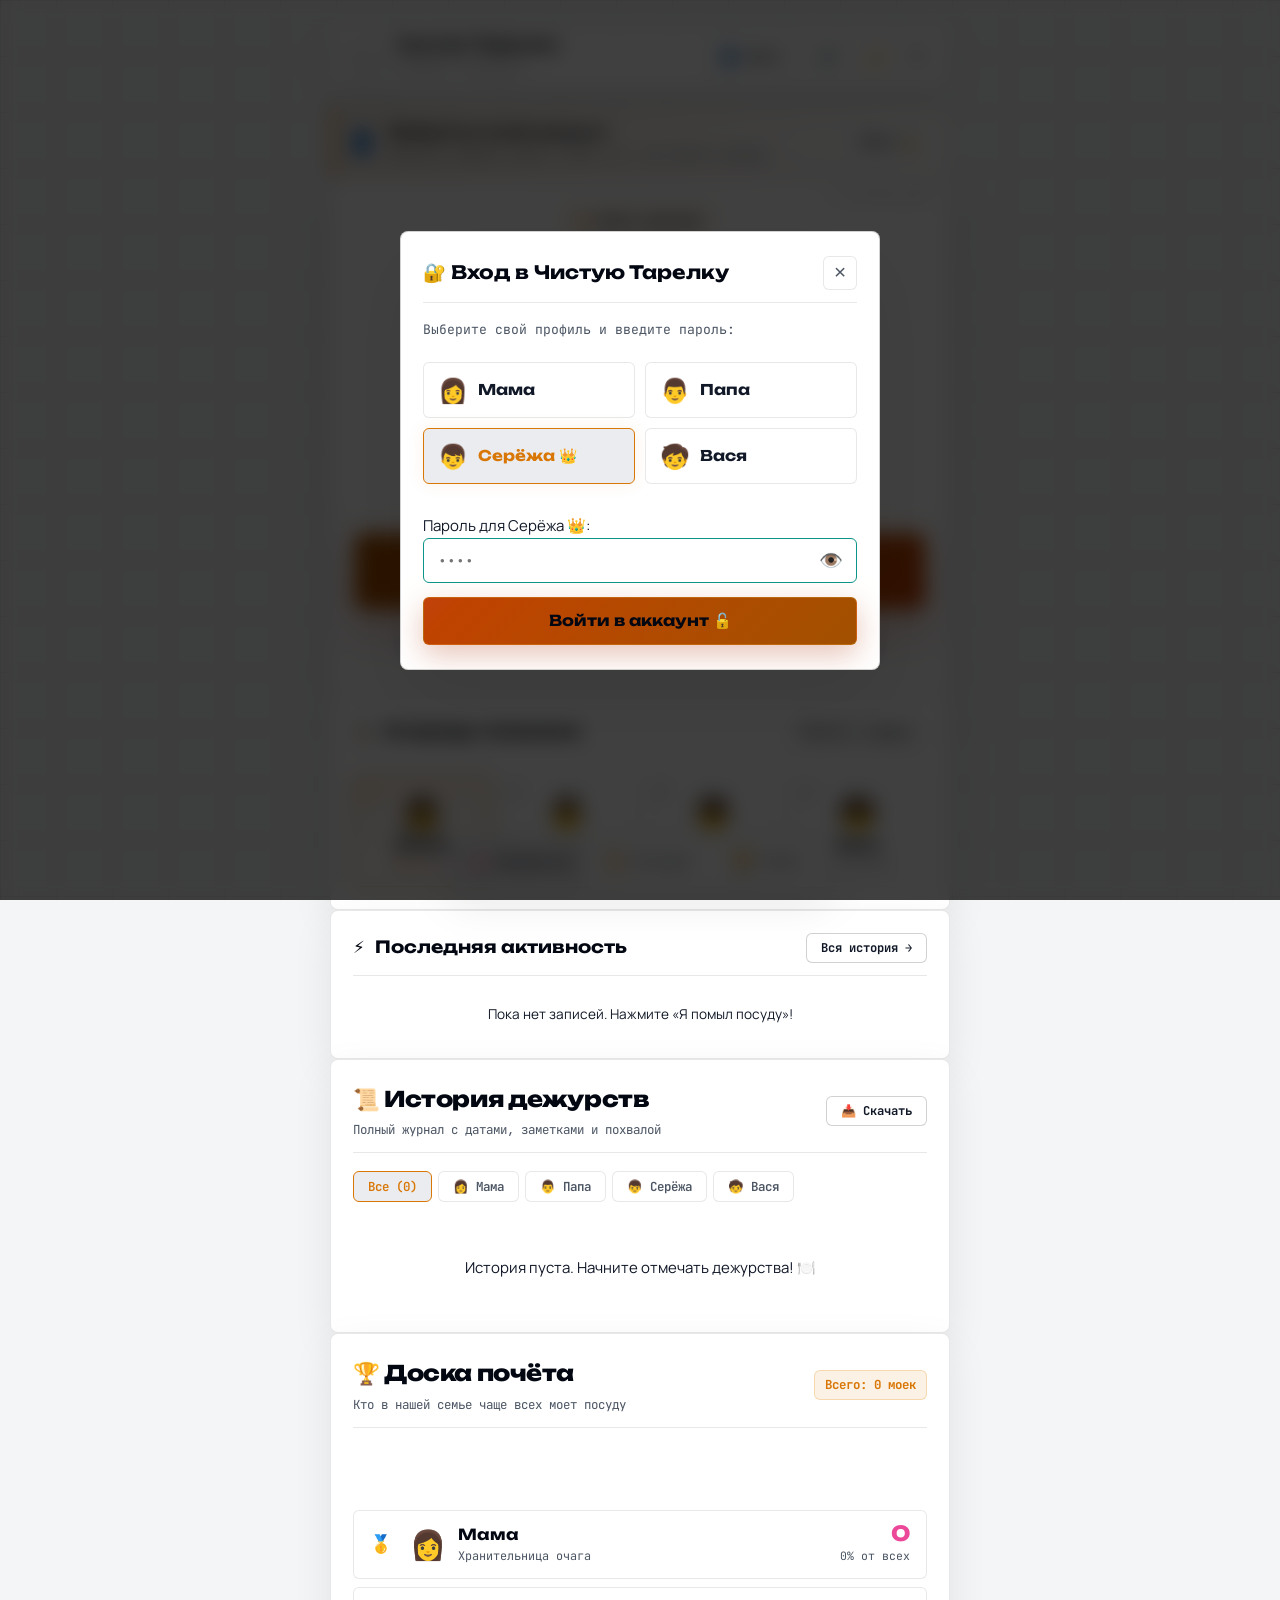
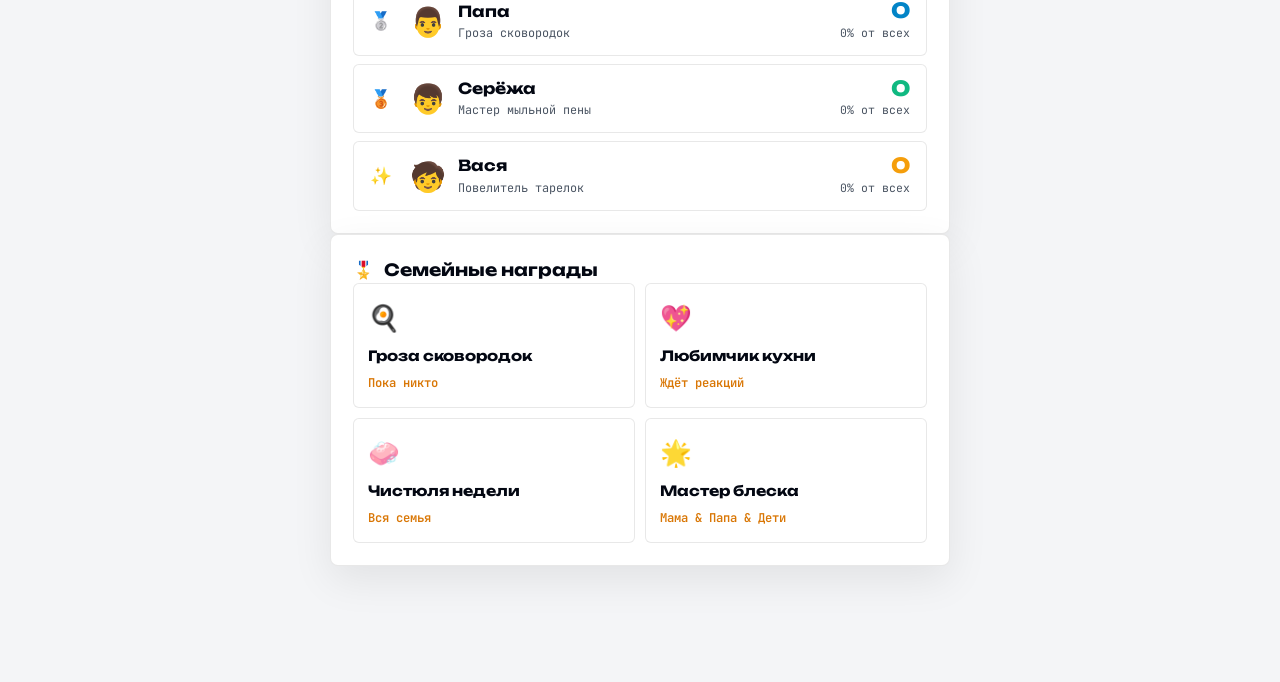
==== index.html @ 5544f051 "Complete redesign in m4rkellkka style: Unbounded, Manrope, JetBrains Mono, OKLCH ember palette and l" ====
<!DOCTYPE html>
<html lang="ru">
<head>
  <meta charset="UTF-8">
  <meta name="viewport" content="width=device-width, initial-scale=1.0, maximum-scale=1.0, user-scalable=no, viewport-fit=cover">
  <title>Чистая Тарелка — График мытья посуды</title>
  
  <!-- PWA & Mobile Meta Tags -->
  <meta name="theme-color" content="#0b0b0d">
  <meta name="apple-mobile-web-app-capable" content="yes">
  <meta name="apple-mobile-web-app-status-bar-style" content="black-translucent">
  <meta name="apple-mobile-web-app-title" content="Посуда">
  <link rel="manifest" href="manifest.json">
  <link rel="icon" type="image/svg+xml" href="icons/icon.svg">
  <link rel="apple-touch-icon" href="icons/icon-192.png">

  <!-- Reference Fonts: JetBrains Mono + Manrope + Unbounded (m4rkellkka style) -->
  <link rel="preconnect" href="https://fonts.googleapis.com">
  <link rel="preconnect" href="https://fonts.gstatic.com" crossorigin>
  <link href="https://fonts.googleapis.com/css2?family=JetBrains+Mono:wght@400;500;600;700&family=Manrope:wght@400;500;600;700;800&family=Unbounded:wght@500;600;700;800;900&display=swap" rel="stylesheet">

  <link rel="stylesheet" href="style.css?v=4.0">
</head>
<body>
  <!-- Canvas for celebration confetti & bubbles -->
  <canvas id="fx-canvas"></canvas>

  <div class="app-layout">
    <!-- Top Navigation Bar -->
    <header class="top-nav">
      <div class="brand">
        <span class="brand-icon">🍽️</span>
        <div>
          <h1 class="brand-title">Чистая Тарелка</h1>
          <div class="cloud-indicator" id="cloud-indicator">
            <span class="cloud-dot"></span>
            <span class="cloud-status-label" id="cloud-status-label">Локально</span>
          </div>
        </div>
      </div>
      
      <div class="top-actions">
        <!-- Account Button in Header -->
        <button id="btn-account-badge" class="profile-pill-btn" type="button" title="Мой аккаунт">
          <span id="account-badge-avatar" class="profile-pill-avatar">👤</span>
          <span id="account-badge-name" class="profile-pill-name">Войти</span>
          <span id="account-badge-role" class="profile-pill-arrow">▾</span>
        </button>

        <button id="btn-sound" class="nav-icon-btn" type="button" title="Звуки" aria-label="Звуки">
          <span class="btn-icon">🔊</span>
        </button>
        <button id="btn-theme" class="nav-icon-btn" type="button" title="Сменить тему" aria-label="Сменить тему">
          <span class="btn-icon">🌙</span>
        </button>
        <button id="btn-menu" class="nav-icon-btn" type="button" title="Настройки" aria-label="Настройки">
          <span class="btn-icon">☰</span>
        </button>
      </div>
    </header>

    <!-- Undo Toast Notification -->
    <div id="undo-toast" class="undo-toast hidden">
      <div class="toast-content">
        <span class="toast-icon">🧼</span>
        <span id="undo-text" class="toast-text">Посуда засчитана!</span>
      </div>
      <button id="btn-undo" class="toast-undo-btn">Отменить</button>
    </div>

    <!-- MAIN APP CONTENT (Tab Views) -->
    <main class="main-content">
      
      <!-- ========================================== -->
      <!-- TAB 1: DUTY / ДЕЖУРСТВО                    -->
      <!-- ========================================== -->
      <section id="tab-duty" class="tab-view active">
        <!-- Personal Duty Status Banner -->
        <div id="banner-duty-status" class="duty-status-banner">
          <div class="banner-status-content">
            <span id="banner-status-icon" class="banner-status-icon">👤</span>
            <div class="banner-status-text-box">
              <span id="banner-status-title" class="banner-status-title">Выберите свой профиль</span>
              <span id="banner-status-sub" class="banner-status-sub">Отмечать помывку сможет только тот, чья сейчас очередь</span>
            </div>
          </div>
          <button id="btn-banner-profile" class="banner-action-btn" type="button">Выбрать 👤</button>
        </div>

        <!-- Main Hero Card: Current Duty -->
        <div class="duty-hero-card" id="duty-hero">
          <div class="duty-status-badge">
            <span class="pulsing-circle"></span>
            <span id="hero-badge-title">СЕЙЧАС ДЕЖУРНЫЙ</span>
          </div>

          <div class="duty-avatar-box">
            <div class="avatar-aura" id="hero-aura"></div>
            <div class="hero-avatar" id="hero-avatar">👩</div>
          </div>
          
          <h2 class="duty-person-name" id="hero-name">Мама</h2>
          <div class="duty-person-sub" id="hero-role-title">Хранительница очага</div>

          <div class="duty-meta" id="hero-meta">
            <span class="meta-tag timer-tag" id="hero-timer">Дежурит 15 мин.</span>
            <span class="meta-tag streak-tag" id="hero-streak">Помыто: 0</span>
          </div>

          <!-- The Big Wash Button -->
          <button id="btn-wash-done" class="btn-wash-main">
            <div class="wash-btn-shine"></div>
            <span class="wash-icon">🧼</span>
            <div class="wash-label-box">
              <span class="wash-title">Я ПОМЫЛ ПОСУДУ!</span>
              <span class="wash-sub">Передать очередь дальше ✨</span>
            </div>
          </button>

          <!-- Quick Turn Modifiers -->
          <div class="hero-quick-row">
            <button id="btn-swap-duty" class="quick-btn" type="button">
              <span>🔄</span> Поменяться
            </button>
            <button id="btn-skip-duty" class="quick-btn" type="button">
              <span>⏩</span> Пропустить
            </button>
            <button id="btn-add-note" class="quick-btn" type="button">
              <span>📝</span> С заметкой
            </button>
          </div>
        </div>

        <!-- Upcoming Queue Card -->
        <div class="content-card">
          <div class="card-header">
            <div class="card-title">
              <span class="title-icon">📋</span>
              <span>Очередь помывки</span>
            </div>
            <button id="btn-reorder-queue" class="pill-btn" type="button">Изменить порядок</button>
          </div>

          <div class="queue-stepper-container">
            <div class="queue-track" id="queue-track">
              <!-- Dynamically rendered queue items -->
            </div>
          </div>
        </div>

        <!-- Recent Activity Glance -->
        <div class="content-card">
          <div class="card-header">
            <div class="card-title">
              <span class="title-icon">⚡</span>
              <span>Последняя активность</span>
            </div>
            <button id="btn-view-all-history" class="pill-btn" type="button">Вся история →</button>
          </div>
          <div id="recent-glance-box" class="recent-glance-box">
            <!-- Rendered by JS -->
          </div>
        </div>
      </section>

      <!-- ========================================== -->
      <!-- TAB 2: HISTORY / ИСТОРИЯ                   -->
      <!-- ========================================== -->
      <section id="tab-history" class="tab-view">
        <div class="content-card">
          <div class="card-header">
            <div>
              <h2 class="card-title-large">📜 История дежурств</h2>
              <p class="card-subtitle">Полный журнал с датами, заметками и похвалой</p>
            </div>
            <button id="btn-export-history" class="pill-btn" title="Экспорт в CSV" type="button">📥 Скачать</button>
          </div>

          <!-- History Filters -->
          <div class="history-filter-bar">
            <button class="filter-chip active" data-filter="all">Все (0)</button>
            <button class="filter-chip" data-filter="mama">👩 Мама</button>
            <button class="filter-chip" data-filter="papa">👨 Папа</button>
            <button class="filter-chip" data-filter="serezha">👦 Серёжа</button>
            <button class="filter-chip" data-filter="vasya">🧒 Вася</button>
          </div>

          <!-- Timeline Container -->
          <div class="history-timeline" id="history-timeline">
            <!-- Dynamically populated with grouped dates -->
          </div>
        </div>
      </section>

      <!-- ========================================== -->
      <!-- TAB 3: STATS / СТАТИСТИКА                  -->
      <!-- ========================================== -->
      <section id="tab-stats" class="tab-view">
        <div class="content-card">
          <div class="card-header">
            <div>
              <h2 class="card-title-large">🏆 Доска почёта</h2>
              <p class="card-subtitle">Кто в нашей семье чаще всех моет посуду</p>
            </div>
            <span class="stats-badge-total" id="stat-total-badge">Всего: 0 моек</span>
          </div>

          <!-- 3D Podium for Top 3 -->
          <div class="podium-container" id="podium-container">
            <!-- Rendered by JS -->
          </div>

          <!-- Distribution Share Bar -->
          <div class="duty-share-box" id="duty-share-box">
            <!-- Rendered by JS -->
          </div>

          <!-- Detailed Leaderboard List -->
          <div class="leaderboard-cards" id="leaderboard-list">
            <!-- Dynamic Leaderboard Cards -->
          </div>
        </div>

        <!-- Fun Awards Card -->
        <div class="content-card">
          <h3 class="card-title">
            <span class="title-icon">🎖️</span>
            <span>Семейные награды</span>
          </h3>
          <div class="awards-grid" id="awards-grid">
            <!-- Dynamic awards -->
          </div>
        </div>
      </section>

    </main>

    <!-- Bottom Navigation Bar (Floating Island Dock Style) -->
    <nav class="bottom-tab-bar">
      <div class="tab-bar-pill">
        <button class="tab-item active" data-tab="tab-duty" type="button">
          <span class="tab-icon">🧼</span>
          <span class="tab-label">Дежурство</span>
        </button>
        <button class="tab-item" data-tab="tab-history" type="button">
          <span class="tab-icon">📜</span>
          <span class="tab-label">История</span>
        </button>
        <button class="tab-item" data-tab="tab-stats" type="button">
          <span class="tab-icon">🏆</span>
          <span class="tab-label">Почёт</span>
        </button>
      </div>
    </nav>
  </div>

  <!-- ========================================== -->
  <!-- MODAL: SETTINGS & BACKUP (Бутерброд / Меню) -->
  <!-- ========================================== -->
  <div id="modal-settings" class="modal-backdrop hidden">
    <div class="modal-card">
      <div class="modal-head">
        <h3>⚙️ Настройки и Сервер</h3>
        <button type="button" class="modal-close-btn" aria-label="Закрыть" onclick="closeAllModals()">&times;</button>
      </div>

      <!-- Access Rights (Admin PIN) -->
      <div class="cloud-setup-box auth-section">
        <div class="setup-header">
          <span class="setup-badge" id="settings-auth-badge">Режим просмотра</span>
          <span class="setup-title">Права на управление</span>
        </div>
        <p id="settings-auth-desc" class="setup-text">
          Только один телефон с паролем может переключать очередь и отмечать помывку.
        </p>
        <div id="settings-auth-actions" style="margin-top: 8px;">
          <!-- Rendered dynamically -->
        </div>
      </div>

      <!-- Server & Local Network -->
      <div class="cloud-setup-box secondary">
        <div class="setup-header">
          <span class="setup-badge neutral">Домашний сервер (Raspberry Pi)</span>
          <span class="setup-title">Адрес в вашей сети Wi-Fi</span>
        </div>
        <p class="setup-text">
          Открывайте на любых телефонах и планшетах дома:
        </p>
        <div class="local-ip-badge">
          <code id="local-ip-code">http://192.168.1.75:8080</code>
          <button id="btn-copy-local-ip" class="copy-small-btn" type="button">Копировать</button>
        </div>
      </div>

      <!-- Cloud Sync (Optional) -->
      <div class="cloud-setup-box" style="margin-top: 4px;">
        <div class="setup-header">
          <span class="setup-badge">Облачная синхронизация</span>
          <span class="setup-title">Внешний URL (если используется)</span>
        </div>
        <div class="input-group">
          <div class="input-with-btn">
            <input type="text" id="input-firebase-url" placeholder="https://ваш-воркер.workers.dev">
            <button id="btn-save-cloud" class="primary-action-btn" type="button">Сохранить</button>
          </div>
        </div>
        <button id="btn-cloud-guide" class="text-link-btn" type="button" style="background:none;border:none;color:var(--primary);cursor:pointer;font-size:0.85rem;margin-top:8px;padding:0;text-decoration:underline;text-align:left;">📖 Инструкция по облаку (Firebase/Vercel)</button>
      </div>

      <!-- Backup & Restore -->
      <div style="margin-top: 8px;">
        <h4 style="font-size: 0.95rem; margin-bottom: 8px; font-weight: 700;">💾 Резервная копия</h4>
        <div class="action-buttons-row">
          <button id="btn-export-backup" class="secondary-action-btn" type="button">
            <span>📥</span> Скачать архив (JSON)
          </button>
          <button id="btn-import-backup" class="secondary-action-btn" type="button">
            <span>📤</span> Восстановить из архива
          </button>
          <input type="file" id="file-import-input" accept=".json" style="display: none;">
        </div>
      </div>

      <!-- Reset Data -->
      <div style="margin-top: 10px; border-top: 1px solid var(--border-color); padding-top: 12px;">
        <button id="btn-reset-data" class="danger-text-btn" type="button">Сбросить историю и статистику...</button>
      </div>
    </div>
  </div>

  <!-- ========================================== -->
  <!-- MODAL: SWAP TURN                           -->
  <!-- ========================================== -->
  <div id="modal-swap" class="modal-backdrop hidden">
    <div class="modal-card">
      <div class="modal-head">
        <h3>🔄 Поменяться дежурством</h3>
        <button type="button" class="modal-close-btn" aria-label="Закрыть" onclick="closeAllModals()">&times;</button>
      </div>
      <p class="modal-sub">Выберите, с кем поменяться текущей сменой:</p>
      <div class="swap-grid" id="swap-member-list">
        <!-- Rendered by JS -->
      </div>
    </div>
  </div>

  <!-- ========================================== -->
  <!-- MODAL: NOTE / WASH WITH COMMENT            -->
  <!-- ========================================== -->
  <div id="modal-note" class="modal-backdrop hidden">
    <div class="modal-card">
      <div class="modal-head">
        <h3>📝 Отметить помывку с заметкой</h3>
        <button type="button" class="modal-close-btn" aria-label="Закрыть" onclick="closeAllModals()">&times;</button>
      </div>
      <div class="quick-tags-container">
        <button class="note-tag-btn" type="button" data-tag="Гора кастрюль и сковородок 🍳">Гора посуды 🍳</button>
        <button class="note-tag-btn" type="button" data-tag="Блестит до скрипа ✨">Блестит до скрипа ✨</button>
        <button class="note-tag-btn" type="button" data-tag="После праздничного обеда 🍰">После праздника 🍰</button>
        <button class="note-tag-btn" type="button" data-tag="Только чашки и тарелки ☕">Только чашки ☕</button>
        <button class="note-tag-btn" type="button" data-tag="Помыл(а) без напоминаний! 🌟">Без напоминаний 🌟</button>
      </div>
      <textarea id="modal-note-text" class="custom-textarea" rows="3" placeholder="Что было помыто или комментарий..."></textarea>
      <button id="btn-submit-note-wash" class="primary-btn-block" type="button">Помыто! Засчитать 🧼</button>
    </div>
  </div>

  <!-- ========================================== -->
  <!-- MODAL: REORDER QUEUE                       -->
  <!-- ========================================== -->
  <div id="modal-reorder" class="modal-backdrop hidden">
    <div class="modal-card">
      <div class="modal-head">
        <h3>📋 Порядок очереди</h3>
        <button type="button" class="modal-close-btn" aria-label="Закрыть" onclick="closeAllModals()">&times;</button>
      </div>
      <p class="modal-sub">Настройте очередность стрелочками:</p>
      <div class="reorder-rows-list" id="reorder-rows-container">
        <!-- Rendered by JS -->
      </div>
      <button id="btn-save-reorder-modal" class="primary-btn-block" type="button">Сохранить порядок</button>
    </div>
  </div>

  <!-- ========================================== -->
  <!-- MODAL: CLOUD GUIDE                         -->
  <!-- ========================================== -->
  <div id="modal-cloud-guide" class="modal-backdrop hidden">
    <div class="modal-card guide-card">
      <div class="modal-head">
        <h3>🚀 Как выложить в интернет (2 простых шага)</h3>
        <button type="button" class="modal-close-btn" aria-label="Закрыть" onclick="closeAllModals()">&times;</button>
      </div>
      <div class="guide-content">
        <div class="guide-step">
          <div class="step-badge">Шаг 1</div>
          <h4>Бесплатная база данных (Firebase)</h4>
          <ol>
            <li>Зайдите на <a href="https://console.firebase.google.com" target="_blank">console.firebase.google.com</a> под своим Google-аккаунтом.</li>
            <li>Нажмите <b>«Создать проект»</b> (назовите, например, <i>dish-tracker</i>).</li>
            <li>В меню слева выберите <b>«Realtime Database»</b> ➔ <b>«Создать базу данных»</b>.</li>
            <li>Во вкладке <b>«Правила»</b> (Rules) разрешите чтение и запись (укажите <code>".read": true, ".write": true</code>).</li>
            <li>Скопируйте адрес вашей базы (он выглядит так: <code>https://ваша-база-default-rtdb.firebaseio.com</code>) и вставьте его во вкладку <b>«Облако»</b> в этом приложении!</li>
          </ol>
        </div>

        <div class="guide-step">
          <div class="step-badge">Шаг 2</div>
          <h4>Бесплатный хостинг приложения (Vercel или GitHub Pages)</h4>
          <p>
            Папка с файлами уже полностью готова к загрузке на <a href="https://vercel.com" target="_blank">Vercel.com</a> или GitHub Pages. Вы просто перетаскиваете папку на Vercel — и получаете красивый интернет-адрес (например, <code>https://posuda-semya.vercel.app</code>), доступный всем родным круглосуточно с любого телефона!
          </p>
        </div>
      </div>
      <button type="button" class="primary-btn-block modal-close-btn" onclick="closeAllModals()">Понятно, спасибо!</button>
    </div>
  </div>

  <!-- ========================================== -->
  <!-- MODAL: FAMILY LOGIN (Вход в аккаунт)       -->
  <!-- ========================================== -->
  <div id="modal-login" class="modal-backdrop hidden">
    <div class="modal-card login-card">
      <div class="modal-head">
        <h3>🔐 Вход в Чистую Тарелку</h3>
        <button type="button" class="modal-close-btn" aria-label="Закрыть" onclick="closeAllModals()">&times;</button>
      </div>
      <p class="modal-sub">
        Выберите свой профиль и введите пароль:
      </p>

      <!-- User selection pills -->
      <div class="login-user-grid" id="login-user-grid">
        <button type="button" class="login-user-pill" data-user="mama">
          <span class="login-user-avatar">👩</span>
          <span class="login-user-name">Мама</span>
        </button>
        <button type="button" class="login-user-pill" data-user="papa">
          <span class="login-user-avatar">👨</span>
          <span class="login-user-name">Папа</span>
        </button>
        <button type="button" class="login-user-pill active" data-user="serezha">
          <span class="login-user-avatar">👦</span>
          <span class="login-user-name">Серёжа 👑</span>
        </button>
        <button type="button" class="login-user-pill" data-user="vasya">
          <span class="login-user-avatar">🧒</span>
          <span class="login-user-name">Вася</span>
        </button>
      </div>

      <form id="form-login" style="margin-top: 14px;">
        <input type="hidden" id="login-username" value="serezha">

        <div class="input-group">
          <label class="input-label" id="login-label-user">Пароль для Серёжи:</label>
          <div class="password-input-wrap">
            <input type="password" id="login-password" class="custom-input login-input" placeholder="••••" inputmode="numeric" pattern="[0-9]*" autocomplete="current-password" autofocus required>
            <button type="button" id="btn-toggle-login-pass" class="toggle-pass-btn" aria-label="Показать пароль">👁️</button>
          </div>
        </div>

        <div id="login-error-msg" class="auth-error-msg hidden">❌ Неверный пароль. Попробуйте еще раз!</div>

        <button type="submit" id="btn-submit-login" class="primary-btn-block" style="margin-top: 14px;">
          Войти в аккаунт 🔓
        </button>
      </form>
    </div>
  </div>

  <!-- ========================================== -->
  <!-- MODAL: ACCOUNT INFO & LOGOUT               -->
  <!-- ========================================== -->
  <div id="modal-account" class="modal-backdrop hidden">
    <div class="modal-card">
      <div class="modal-head">
        <h3>👤 Мой аккаунт</h3>
        <button type="button" class="modal-close-btn" aria-label="Закрыть" onclick="closeAllModals()">&times;</button>
      </div>
      <div class="account-profile-box">
        <div class="account-avatar-large" id="acc-modal-avatar">👦</div>
        <div class="account-info-box">
          <h4 class="account-name" id="acc-modal-name">Серёжа</h4>
          <span class="account-role-badge" id="acc-modal-role">👑 Администратор</span>
        </div>
      </div>
      <div class="account-status-desc" id="acc-modal-desc">
        Вы авторизованы на этом телефоне. Вам доступны все функции управления дежурствами.
      </div>
      <button type="button" id="btn-logout-account" class="danger-btn-block" style="margin-top: 18px;">
        🚪 Выйти из аккаунта
      </button>
    </div>
  </div>

  <script src="app.js?v=3.5"></script>
</body>
</html>
---- style.css ----
/* ========================================================
   ЧИСТАЯ ТАРЕЛКА — ДИЗАЙН В СТИЛЕ M4RKELLKKA
   Шрифты: Unbounded + Manrope + JetBrains Mono
   Эстетика: Dark Obsidian & Architectural Light / Minimal Tech / OKLCH
   ======================================================== */

@import url('https://fonts.googleapis.com/css2?family=JetBrains+Mono:wght@400;500;600;700&family=Manrope:wght@400;500;600;700;800&family=Unbounded:wght@500;600;700;800;900&display=swap');

:root, [data-theme="dark"] {
  color-scheme: dark;

  /* Typography */
  --font-display: "Unbounded", "Manrope", system-ui, sans-serif;
  --font-body: "Manrope", system-ui, -apple-system, BlinkMacSystemFont, "Segoe UI", sans-serif;
  --font-mono: "JetBrains Mono", "SFMono-Regular", Consolas, monospace;

  /* Dark Theme Palette (Default, directly inspired by m4rkellkka) */
  --bg: oklch(0.085 0 0);
  --bg-raised: oklch(0.115 0.003 70);
  --surface: oklch(0.155 0.006 70);
  --surface-strong: oklch(0.205 0.008 70);
  --surface-hover: oklch(0.235 0.01 70);
  
  --ink: oklch(0.925 0.014 78);
  --ink-strong: oklch(0.985 0.005 78);
  --muted: oklch(0.705 0.018 72);
  --muted-soft: oklch(0.575 0.014 72);
  
  --line: oklch(1 0 0 / 0.09);
  --line-strong: oklch(1 0 0 / 0.18);
  
  --primary: oklch(0.645 0.185 39);          /* Ember Orange #f0642f */
  --primary-deep: oklch(0.48 0.17 35);
  --primary-glow: oklch(0.645 0.185 39 / 0.35);

  --amber: oklch(0.755 0.145 72);           /* Warm Gold */
  --amber-soft: oklch(0.755 0.145 72 / 0.12);
  --teal: oklch(0.76 0.105 190);            /* Cyan / Mint */
  --teal-deep: oklch(0.54 0.095 195);
  
  --success: oklch(0.72 0.16 150);
  --danger: oklch(0.62 0.22 25);

  /* Member Accent Tones */
  --color-mama: #ec4899;
  --color-mama-glow: rgba(236, 72, 153, 0.35);
  --color-papa: #0284c7;
  --color-papa-glow: rgba(2, 132, 199, 0.35);
  --color-serezha: #10b981;
  --color-serezha-glow: rgba(16, 185, 129, 0.35);
  --color-vasya: #f59e0b;
  --color-vasya-glow: rgba(245, 158, 11, 0.35);

  --shadow: oklch(0 0 0 / 0.55);
  --radius: 8px;
  --radius-sm: 6px;
  --radius-md: 10px;
  --radius-lg: 14px;
  --radius-full: 9999px;

  --nav-height: 64px;
}

/* Light Theme (Preserved cleanly per user request: "только оставь светлую тему тоже") */
[data-theme="light"] {
  color-scheme: light;

  --bg: #f4f5f7;
  --bg-raised: #ffffff;
  --surface: #ffffff;
  --surface-strong: #ebecef;
  --surface-hover: #e2e4e8;

  --ink: #111827;
  --ink-strong: #030712;
  --muted: #4b5563;
  --muted-soft: #6b7280;

  --line: rgba(0, 0, 0, 0.09);
  --line-strong: rgba(0, 0, 0, 0.18);

  --primary: #ea580c;
  --primary-deep: #c2410c;
  --primary-glow: rgba(234, 88, 12, 0.25);

  --amber: #d97706;
  --amber-soft: rgba(217, 119, 6, 0.1);
  --teal: #0d9488;
  --teal-deep: #0f766e;

  --shadow: rgba(0, 0, 0, 0.08);
}

/* Base Reset */
*, *::before, *::after {
  box-sizing: border-box;
  margin: 0;
  padding: 0;
  -webkit-tap-highlight-color: transparent;
  user-select: none;
}

html {
  font-size: 16px;
  scroll-behavior: smooth;
  background: var(--bg);
}

body {
  min-width: 320px;
  margin: 0;
  overflow-x: hidden;
  background-color: var(--bg);
  background-image:
    linear-gradient(90deg, var(--line) 1px, transparent 1px),
    linear-gradient(180deg, var(--line) 1px, transparent 1px);
  background-size: 56px 56px;
  background-attachment: fixed;
  color: var(--ink);
  font-family: var(--font-body);
  font-size: 15px;
  line-height: 1.6;
  min-height: 100vh;
  display: flex;
  justify-content: center;
  padding-bottom: calc(var(--nav-height) + env(safe-area-inset-bottom, 20px) + 36px);
  text-rendering: optimizeLegibility;
  -webkit-font-smoothing: antialiased;
  -moz-osx-font-smoothing: grayscale;
}

/* Subtle Tech Vignette Overlay */
body::before {
  position: fixed;
  inset: 0;
  z-index: -2;
  pointer-events: none;
  content: "";
  background: radial-gradient(circle at 50% 20%, transparent 40%, var(--bg) 95%);
  opacity: 0.85;
}

/* Celebration FX Canvas */
#fx-canvas {
  position: fixed;
  inset: 0;
  width: 100vw;
  height: 100vh;
  pointer-events: none;
  z-index: 99999;
}

/* Main Layout */
.app-layout {
  width: 100%;
  max-width: 620px;
  padding: 16px 20px;
  display: flex;
  flex-direction: column;
  gap: 18px;
}

/* ========================================================
   TOP NAVIGATION BAR (m4rkellkka style)
   ======================================================== */
.top-nav {
  display: flex;
  align-items: center;
  justify-content: space-between;
  padding: 10px 14px;
  background: var(--bg-raised);
  border: 1px solid var(--line);
  border-radius: var(--radius);
  position: sticky;
  top: 12px;
  z-index: 100;
  box-shadow: 0 10px 30px var(--shadow);
  backdrop-filter: blur(16px);
  -webkit-backdrop-filter: blur(16px);
}

.brand {
  display: flex;
  align-items: center;
  gap: 12px;
}

.brand-icon {
  display: inline-flex;
  align-items: center;
  justify-content: center;
  width: 38px;
  height: 38px;
  border: 1px solid var(--line-strong);
  border-radius: var(--radius-sm);
  background: linear-gradient(145deg, var(--surface), var(--bg));
  font-size: 1.25rem;
  box-shadow: 0 4px 12px var(--shadow);
}

.brand-title {
  font-family: var(--font-display);
  font-size: 0.98rem;
  font-weight: 700;
  color: var(--ink-strong);
  letter-spacing: -0.01em;
  line-height: 1.15;
}

.cloud-indicator {
  display: inline-flex;
  align-items: center;
  gap: 6px;
  font-family: var(--font-mono);
  font-size: 0.72rem;
  color: var(--muted-soft);
  margin-top: 2px;
}

.cloud-dot {
  width: 6px;
  height: 6px;
  border-radius: 50%;
  background: var(--muted-soft);
  display: inline-block;
  transition: all 0.3s ease;
}

.cloud-dot.local-connected {
  background: var(--teal);
  box-shadow: 0 0 10px var(--teal);
}

.cloud-dot.cloud-connected {
  background: var(--amber);
  box-shadow: 0 0 10px var(--amber);
}

.top-actions {
  display: flex;
  align-items: center;
  gap: 8px;
  flex-shrink: 0;
}

/* User Account Pill */
.profile-pill-btn {
  display: inline-flex;
  align-items: center;
  gap: 6px;
  min-height: 36px;
  padding: 0 10px;
  border: 1px solid var(--line-strong);
  border-radius: var(--radius-sm);
  background: var(--surface);
  color: var(--ink);
  cursor: pointer;
  font-family: var(--font-mono);
  font-size: 0.78rem;
  font-weight: 600;
  transition: all 180ms ease;
  white-space: nowrap;
}

.profile-pill-btn:hover {
  background: var(--surface-strong);
  border-color: var(--teal);
  color: var(--ink-strong);
}

.profile-pill-btn:active {
  transform: scale(0.96);
}

.profile-pill-btn.is-admin {
  border-color: oklch(0.755 0.145 72 / 0.45);
  background: var(--amber-soft);
  color: var(--amber);
}

.profile-pill-avatar {
  font-size: 1rem;
}

.profile-pill-name {
  max-width: 80px;
  overflow: hidden;
  text-overflow: ellipsis;
  white-space: nowrap;
}

.profile-pill-arrow {
  font-size: 0.65rem;
  opacity: 0.6;
}

/* Action Icon Buttons */
.nav-icon-btn {
  display: inline-flex;
  align-items: center;
  justify-content: center;
  width: 36px;
  height: 36px;
  border: 1px solid var(--line);
  border-radius: var(--radius-sm);
  background: var(--surface);
  color: var(--muted);
  cursor: pointer;
  font-size: 0.95rem;
  transition: all 180ms ease;
}

.nav-icon-btn:hover {
  border-color: var(--line-strong);
  background: var(--surface-strong);
  color: var(--ink-strong);
  transform: translateY(-1px);
}

.nav-icon-btn:active {
  transform: scale(0.92);
}

/* ========================================================
   TOAST NOTIFICATION (Undo)
   ======================================================== */
.undo-toast {
  position: fixed;
  top: 20px;
  left: 50%;
  transform: translateX(-50%);
  width: calc(100% - 36px);
  max-width: 520px;
  background: var(--bg-raised);
  border: 1px solid var(--amber);
  color: var(--ink-strong);
  padding: 12px 16px;
  border-radius: var(--radius);
  display: flex;
  align-items: center;
  justify-content: space-between;
  box-shadow: 0 16px 40px var(--shadow), 0 0 24px var(--amber-soft);
  z-index: 100000;
  animation: slideDownToast 0.25s cubic-bezier(0.16, 1, 0.3, 1);
}

.undo-toast.hidden {
  display: none !important;
}

.toast-content {
  display: flex;
  align-items: center;
  gap: 10px;
  font-family: var(--font-body);
  font-size: 0.88rem;
  font-weight: 700;
}

.toast-icon {
  font-size: 1.25rem;
}

.toast-undo-btn {
  background: var(--amber);
  color: #000;
  border: none;
  font-family: var(--font-mono);
  font-weight: 700;
  font-size: 0.78rem;
  padding: 6px 14px;
  border-radius: var(--radius-sm);
  cursor: pointer;
  transition: transform 0.15s ease;
}

.toast-undo-btn:hover {
  transform: scale(1.05);
}

@keyframes slideDownToast {
  from { opacity: 0; transform: translate(-50%, -18px); }
  to { opacity: 1; transform: translate(-50%, 0); }
}

/* ========================================================
   DUTY STATUS BANNER (Adaptive Monospace Header)
   ======================================================== */
.duty-status-banner {
  background: var(--surface);
  border: 1px solid var(--line);
  border-radius: var(--radius);
  padding: 14px 16px;
  display: flex;
  align-items: center;
  justify-content: space-between;
  gap: 14px;
  position: relative;
  transition: all 0.2s ease;
}

.duty-status-banner::before {
  position: absolute;
  left: 0;
  top: 0;
  bottom: 0;
  width: 3px;
  border-radius: var(--radius) 0 0 var(--radius);
  content: "";
  background: var(--teal);
}

.duty-status-banner.is-my-turn {
  border-color: oklch(0.72 0.16 150 / 0.4);
  background: linear-gradient(135deg, oklch(0.72 0.16 150 / 0.08) 0%, var(--surface) 100%);
}

.duty-status-banner.is-my-turn::before {
  background: var(--success);
}

.duty-status-banner.is-not-my-turn {
  border-color: var(--line-strong);
}

.duty-status-banner.no-profile {
  border-color: oklch(0.755 0.145 72 / 0.35);
  background: linear-gradient(135deg, var(--amber-soft) 0%, var(--surface) 100%);
}

.duty-status-banner.no-profile::before {
  background: var(--amber);
}

.banner-status-content {
  display: flex;
  align-items: center;
  gap: 12px;
  min-width: 0;
  flex: 1;
}

.banner-status-icon {
  font-size: 1.5rem;
  flex-shrink: 0;
}

.banner-status-text-box {
  display: flex;
  flex-direction: column;
  min-width: 0;
}

.banner-status-title {
  font-family: var(--font-display);
  font-weight: 700;
  font-size: 0.88rem;
  color: var(--ink-strong);
  white-space: nowrap;
  overflow: hidden;
  text-overflow: ellipsis;
}

.banner-status-sub {
  font-family: var(--font-mono);
  font-size: 0.75rem;
  color: var(--muted);
  line-height: 1.4;
  margin-top: 2px;
}

.banner-action-btn {
  background: var(--bg-raised);
  border: 1px solid var(--line-strong);
  color: var(--ink);
  font-family: var(--font-mono);
  border-radius: var(--radius-sm);
  padding: 8px 14px;
  font-weight: 700;
  font-size: 0.78rem;
  cursor: pointer;
  white-space: nowrap;
  flex-shrink: 0;
  transition: all 0.18s ease;
}

.banner-action-btn:hover {
  background: var(--surface-strong);
  border-color: var(--teal);
  color: var(--ink-strong);
  transform: translateY(-1px);
}

/* ========================================================
   DUTY HERO CARD (Centerpiece in m4rkellkka Editorial Tech)
   ======================================================== */
.duty-hero-card {
  position: relative;
  background: var(--surface);
  border: 1px solid var(--line-strong);
  border-radius: var(--radius);
  padding: 28px 24px;
  display: flex;
  flex-direction: column;
  align-items: center;
  box-shadow: 0 24px 60px var(--shadow);
  overflow: hidden;
  transition: border-color 0.25s ease;
}

/* Corner Technical Markings */
.duty-hero-card::after {
  position: absolute;
  top: 10px;
  right: 14px;
  content: "// ACTIVE_DUTY";
  font-family: var(--font-mono);
  font-size: 0.68rem;
  color: var(--muted-soft);
  letter-spacing: 0.05em;
}

/* Status Badge with glowing node */
.duty-status-badge {
  display: inline-flex;
  align-items: center;
  gap: 8px;
  padding: 6px 14px;
  border: 1px solid oklch(0.755 0.145 72 / 0.28);
  border-radius: var(--radius-sm);
  background: oklch(0.755 0.145 72 / 0.08);
  color: var(--ink-strong);
  font-family: var(--font-mono);
  font-size: 0.74rem;
  font-weight: 600;
  margin-bottom: 20px;
}

.pulsing-circle {
  width: 7px;
  height: 7px;
  border-radius: 50%;
  background: var(--amber);
  box-shadow: 0 0 14px oklch(0.755 0.145 72 / 0.85);
  animation: pulseNode 2s infinite;
}

@keyframes pulseNode {
  0% { transform: scale(0.9); opacity: 0.7; }
  50% { transform: scale(1.2); opacity: 1; }
  100% { transform: scale(0.9); opacity: 0.7; }
}

.duty-avatar-box {
  position: relative;
  margin-bottom: 12px;
}

.avatar-aura {
  position: absolute;
  inset: -6px;
  border-radius: 50%;
  border: 1px dashed var(--amber);
  opacity: 0.6;
  animation: rotateAura 24s linear infinite;
}

@keyframes rotateAura {
  from { transform: rotate(0deg); }
  to { transform: rotate(360deg); }
}

.hero-avatar {
  width: 104px;
  height: 104px;
  border-radius: 50%;
  background: linear-gradient(145deg, var(--surface-strong), var(--bg-raised));
  border: 2px solid var(--line-strong);
  display: flex;
  align-items: center;
  justify-content: center;
  font-size: 4rem;
  box-shadow: 0 14px 35px var(--shadow);
  position: relative;
  z-index: 2;
  transition: transform 0.3s cubic-bezier(0.16, 1, 0.3, 1);
}

.hero-avatar:hover {
  transform: scale(1.05);
}

.duty-person-name {
  font-family: var(--font-display);
  font-size: 2.4rem;
  font-weight: 800;
  color: var(--ink-strong);
  line-height: 1.1;
  letter-spacing: -0.02em;
  margin-top: 4px;
  text-align: center;
}

.duty-person-sub {
  font-family: var(--font-mono);
  font-size: 0.82rem;
  color: var(--amber);
  font-weight: 600;
  margin-top: 4px;
  letter-spacing: 0.02em;
}

/* Technical Telemetry Row */
.duty-meta {
  display: flex;
  align-items: center;
  gap: 10px;
  margin-top: 14px;
  margin-bottom: 22px;
}

.meta-tag {
  display: inline-flex;
  align-items: center;
  gap: 6px;
  background: var(--bg-raised);
  border: 1px solid var(--line);
  font-family: var(--font-mono);
  font-size: 0.76rem;
  font-weight: 600;
  color: var(--muted);
  padding: 5px 12px;
  border-radius: var(--radius-sm);
}

.meta-tag.timer-tag {
  border-color: oklch(0.76 0.105 190 / 0.3);
  color: var(--teal);
}

.meta-tag.streak-tag {
  border-color: oklch(0.755 0.145 72 / 0.3);
  color: var(--amber);
}

/* ========================================================
   THE PRIMARY WASH BUTTON (Ember Gradient from m4rkellkka)
   ======================================================== */
.btn-wash-main {
  width: 100%;
  min-height: 64px;
  background: linear-gradient(135deg, var(--primary-deep), oklch(0.52 0.155 66));
  color: var(--ink-strong);
  border: 1px solid oklch(0.755 0.145 72 / 0.32);
  border-radius: var(--radius);
  padding: 16px 20px;
  display: flex;
  align-items: center;
  justify-content: center;
  gap: 14px;
  cursor: pointer;
  box-shadow:
    0 20px 54px oklch(0.48 0.17 35 / 0.28),
    inset 0 1px 0 oklch(1 0 0 / 0.22);
  position: relative;
  overflow: hidden;
  transition: all 180ms ease;
  touch-action: manipulation;
}

.wash-btn-shine {
  position: absolute;
  top: -50%;
  left: -50%;
  width: 200%;
  height: 200%;
  background: linear-gradient(60deg, transparent 35%, rgba(255, 255, 255, 0.2) 50%, transparent 65%);
  transform: rotate(25deg);
  animation: shineWash 4s infinite;
  pointer-events: none;
}

@keyframes shineWash {
  0% { transform: translateX(-100%) rotate(25deg); }
  25%, 100% { transform: translateX(100%) rotate(25deg); }
}

.btn-wash-main:hover {
  border-color: oklch(0.755 0.145 72 / 0.55);
  background: linear-gradient(135deg, oklch(0.5 0.18 35), oklch(0.54 0.165 66));
  transform: translateY(-1px);
  box-shadow: 0 24px 60px oklch(0.48 0.17 35 / 0.42);
}

.btn-wash-main:active {
  transform: scale(0.98);
}

.wash-icon {
  font-size: 2.2rem;
  line-height: 1;
}

.wash-label-box {
  display: flex;
  flex-direction: column;
  text-align: left;
}

.wash-title {
  font-family: var(--font-display);
  font-size: 1.18rem;
  font-weight: 800;
  letter-spacing: -0.01em;
  line-height: 1.2;
}

.wash-sub {
  font-family: var(--font-mono);
  font-size: 0.76rem;
  opacity: 0.88;
  margin-top: 3px;
}

/* Button States */
.btn-wash-main.btn-my-turn {
  background: linear-gradient(135deg, oklch(0.46 0.16 150), oklch(0.54 0.18 145));
  border-color: oklch(0.72 0.16 150 / 0.45);
  box-shadow: 0 20px 54px oklch(0.46 0.16 150 / 0.35), inset 0 1px 0 rgba(255, 255, 255, 0.25);
}

.btn-wash-main.btn-not-my-turn {
  background: var(--surface-strong);
  border-color: var(--line);
  color: var(--muted);
  box-shadow: none;
  cursor: pointer;
}

.btn-wash-main.btn-not-my-turn .wash-btn-shine {
  display: none;
}

.btn-wash-main.btn-not-my-turn:hover {
  background: var(--surface-hover);
  color: var(--ink);
}

.btn-wash-main.btn-no-profile {
  background: linear-gradient(135deg, oklch(0.52 0.16 66), var(--primary-deep));
  border-color: var(--amber);
}

/* Quick Action Modifiers Row */
.hero-quick-row {
  display: flex;
  gap: 8px;
  width: 100%;
  margin-top: 16px;
}

.quick-btn {
  flex: 1;
  min-height: 40px;
  background: var(--bg-raised);
  border: 1px solid var(--line-strong);
  border-radius: var(--radius-sm);
  padding: 8px 10px;
  font-family: var(--font-mono);
  font-size: 0.78rem;
  font-weight: 600;
  color: var(--ink);
  cursor: pointer;
  display: flex;
  align-items: center;
  justify-content: center;
  gap: 6px;
  transition: all 180ms ease;
  touch-action: manipulation;
}

.quick-btn:hover {
  background: var(--surface-strong);
  border-color: var(--teal);
  color: var(--ink-strong);
  transform: translateY(-1px);
}

.quick-btn:active {
  transform: scale(0.96);
}

/* ========================================================
   SECTION & CONTENT CARDS (m4rkellkka layout)
   ======================================================== */
.content-card {
  position: relative;
  background: var(--surface);
  border: 1px solid var(--line);
  border-radius: var(--radius);
  padding: 22px;
  display: flex;
  flex-direction: column;
  transition: border-color 180ms ease;
  box-shadow: 0 14px 40px var(--shadow);
}

.content-card:hover {
  border-color: var(--line-strong);
}

.card-header {
  display: flex;
  align-items: center;
  justify-content: space-between;
  margin-bottom: 18px;
  border-bottom: 1px solid var(--line);
  padding-bottom: 12px;
}

.card-title {
  font-family: var(--font-display);
  font-size: 1.05rem;
  font-weight: 700;
  color: var(--ink-strong);
  display: flex;
  align-items: center;
  gap: 10px;
}

.card-title-large {
  font-family: var(--font-display);
  font-size: 1.35rem;
  font-weight: 800;
  color: var(--ink-strong);
  letter-spacing: -0.02em;
}

.card-subtitle {
  font-family: var(--font-mono);
  font-size: 0.78rem;
  color: var(--muted);
  margin-top: 4px;
}

.pill-btn {
  background: var(--bg-raised);
  border: 1px solid var(--line-strong);
  color: var(--ink);
  font-family: var(--font-mono);
  font-size: 0.76rem;
  font-weight: 700;
  padding: 6px 14px;
  border-radius: var(--radius-sm);
  cursor: pointer;
  transition: all 180ms ease;
}

.pill-btn:hover {
  border-color: var(--amber);
  color: var(--amber);
  background: var(--surface-strong);
}

/* ========================================================
   QUEUE TRACK (Technical Proof-Chip Stepper)
   ======================================================== */
.queue-stepper-container {
  width: 100%;
}

.queue-track {
  display: grid;
  grid-template-columns: repeat(4, 1fr);
  gap: 8px;
}

.queue-card {
  position: relative;
  background: var(--bg-raised);
  border: 1px solid var(--line);
  border-radius: var(--radius-sm);
  padding: 12px 6px;
  display: flex;
  flex-direction: column;
  align-items: center;
  transition: all 180ms ease;
  cursor: pointer;
}

.queue-card:hover {
  border-color: var(--line-strong);
  background: var(--surface-strong);
  transform: translateY(-2px);
}

.queue-card.active {
  border-color: var(--amber);
  background: linear-gradient(180deg, var(--amber-soft) 0%, var(--bg-raised) 100%);
  box-shadow: 0 0 20px var(--amber-soft);
}

.queue-pos-badge {
  position: absolute;
  top: 6px;
  left: 8px;
  font-family: var(--font-mono);
  font-size: 0.68rem;
  font-weight: 700;
  color: var(--muted-soft);
}

.queue-card.active .queue-pos-badge {
  color: var(--amber);
}

.queue-avatar {
  font-size: 2rem;
  margin-top: 6px;
  margin-bottom: 4px;
  line-height: 1;
}

.queue-name {
  font-family: var(--font-display);
  font-size: 0.85rem;
  font-weight: 700;
  color: var(--ink-strong);
  white-space: nowrap;
  overflow: hidden;
  text-overflow: ellipsis;
  max-width: 100%;
}

.queue-label {
  font-family: var(--font-mono);
  font-size: 0.68rem;
  color: var(--muted-soft);
  margin-top: 2px;
}

.queue-card.active .queue-label {
  color: var(--amber);
  font-weight: 700;
}

/* Activity Glance */
.recent-glance-box {
  display: flex;
  flex-direction: column;
  gap: 8px;
}

.glance-item {
  display: flex;
  align-items: center;
  justify-content: space-between;
  padding: 10px 14px;
  background: var(--bg-raised);
  border: 1px solid var(--line);
  border-radius: var(--radius-sm);
  font-size: 0.88rem;
}

/* ========================================================
   TAB 2: TIMELINE (Exact replica of m4rkellkka timeline)
   ======================================================== */
.history-filter-bar {
  display: flex;
  gap: 6px;
  overflow-x: auto;
  padding-bottom: 8px;
  margin-bottom: 16px;
  scrollbar-width: none;
}

.history-filter-bar::-webkit-scrollbar {
  display: none;
}

.filter-chip {
  background: var(--bg-raised);
  border: 1px solid var(--line);
  color: var(--muted);
  border-radius: var(--radius-sm);
  padding: 6px 14px;
  font-family: var(--font-mono);
  font-size: 0.78rem;
  font-weight: 600;
  cursor: pointer;
  white-space: nowrap;
  transition: all 160ms ease;
}

.filter-chip:hover {
  color: var(--ink-strong);
  border-color: var(--line-strong);
}

.filter-chip.active {
  background: var(--surface-strong);
  border-color: var(--amber);
  color: var(--amber);
}

.history-timeline {
  display: flex;
  flex-direction: column;
  gap: 20px;
}

.timeline-day-group {
  display: flex;
  flex-direction: column;
  gap: 10px;
}

.timeline-date-label {
  font-family: var(--font-mono);
  font-size: 0.75rem;
  font-weight: 700;
  color: var(--amber);
  text-transform: uppercase;
  letter-spacing: 0.08em;
  padding: 4px 0;
  border-bottom: 1px solid var(--line);
}

.timeline-card {
  position: relative;
  background: var(--bg-raised);
  border: 1px solid var(--line);
  border-radius: var(--radius-sm);
  padding: 14px 16px;
  display: flex;
  flex-direction: column;
  gap: 10px;
  transition: border-color 180ms ease;
}

.timeline-card:hover {
  border-color: var(--line-strong);
}

.timeline-card-top {
  display: flex;
  align-items: center;
  justify-content: space-between;
}

.card-person-info {
  display: flex;
  align-items: center;
  gap: 12px;
}

.history-avatar-sm {
  width: 38px;
  height: 38px;
  border-radius: var(--radius-sm);
  background: var(--surface);
  border: 1px solid var(--line);
  display: flex;
  align-items: center;
  justify-content: center;
  font-size: 1.5rem;
}

.history-name-block {
  display: flex;
  flex-direction: column;
}

.history-name {
  font-family: var(--font-display);
  font-size: 0.95rem;
  font-weight: 700;
  color: var(--ink-strong);
}

.history-time-meta {
  font-family: var(--font-mono);
  font-size: 0.72rem;
  color: var(--muted-soft);
}

.history-duration-tag {
  font-family: var(--font-mono);
  font-size: 0.72rem;
  color: var(--teal);
  background: oklch(0.76 0.105 190 / 0.1);
  border: 1px solid oklch(0.76 0.105 190 / 0.25);
  padding: 3px 8px;
  border-radius: var(--radius-sm);
  font-weight: 600;
}

.timeline-card-note {
  font-size: 0.86rem;
  color: var(--ink);
  background: var(--surface);
  border-left: 2px solid var(--amber);
  padding: 8px 12px;
  border-radius: 0 var(--radius-sm) var(--radius-sm) 0;
  line-height: 1.5;
}

.history-reactions-row {
  display: flex;
  align-items: center;
  gap: 8px;
  padding-top: 4px;
}

.reaction-btn {
  background: var(--surface);
  border: 1px solid var(--line);
  border-radius: var(--radius-sm);
  padding: 4px 10px;
  font-family: var(--font-mono);
  font-size: 0.76rem;
  font-weight: 600;
  color: var(--muted);
  cursor: pointer;
  display: flex;
  align-items: center;
  gap: 6px;
  transition: all 160ms ease;
}

.reaction-btn:hover {
  border-color: var(--teal);
  color: var(--ink-strong);
  background: var(--surface-strong);
  transform: scale(1.05);
}

/* ========================================================
   TAB 3: LEADERBOARD PODIUM & STATS
   ======================================================== */
.stats-badge-total {
  font-family: var(--font-mono);
  font-size: 0.78rem;
  font-weight: 700;
  color: var(--amber);
  background: var(--amber-soft);
  border: 1px solid oklch(0.755 0.145 72 / 0.3);
  padding: 4px 10px;
  border-radius: var(--radius-sm);
}

/* 3D Visual Technical Podium */
.podium-container {
  display: flex;
  align-items: flex-end;
  justify-content: center;
  gap: 10px;
  padding: 20px 0 0;
  margin-bottom: 24px;
}

.podium-step {
  display: flex;
  flex-direction: column;
  align-items: center;
  flex: 1;
  max-width: 140px;
}

.podium-avatar-wrap {
  position: relative;
  margin-bottom: 6px;
}

.podium-crown {
  position: absolute;
  top: -16px;
  left: 50%;
  transform: translateX(-50%);
  font-size: 1.3rem;
  filter: drop-shadow(0 0 10px var(--amber));
}

.podium-avatar {
  width: 54px;
  height: 54px;
  border-radius: var(--radius-sm);
  background: var(--surface-strong);
  border: 1px solid var(--line-strong);
  display: flex;
  align-items: center;
  justify-content: center;
  font-size: 2rem;
  box-shadow: 0 8px 24px var(--shadow);
}

.podium-name {
  font-family: var(--font-display);
  font-size: 0.84rem;
  font-weight: 700;
  text-align: center;
  margin-bottom: 2px;
  white-space: nowrap;
  overflow: hidden;
  text-overflow: ellipsis;
  max-width: 100%;
}

.podium-count {
  font-family: var(--font-mono);
  font-size: 0.74rem;
  color: var(--muted);
  margin-bottom: 8px;
}

.podium-pillar {
  width: 100%;
  border-radius: var(--radius-sm) var(--radius-sm) 0 0;
  display: flex;
  align-items: center;
  justify-content: center;
  font-family: var(--font-display);
  font-size: 1.35rem;
  font-weight: 900;
  border: 1px solid var(--line-strong);
  border-bottom: none;
}

.podium-step.rank-1 .podium-pillar {
  height: 96px;
  background: linear-gradient(180deg, var(--amber-soft) 0%, var(--bg-raised) 100%);
  border-color: var(--amber);
}

.podium-step.rank-2 .podium-pillar {
  height: 72px;
  background: linear-gradient(180deg, rgba(255, 255, 255, 0.08) 0%, var(--bg-raised) 100%);
  border-color: var(--line-strong);
}

.podium-step.rank-3 .podium-pillar {
  height: 54px;
  background: linear-gradient(180deg, rgba(217, 119, 6, 0.12) 0%, var(--bg-raised) 100%);
  border-color: oklch(0.755 0.145 72 / 0.35);
}

/* Duty Distribution Share Bar */
.duty-share-box {
  margin-bottom: 20px;
}

.duty-share-title {
  display: flex;
  justify-content: space-between;
  font-family: var(--font-mono);
  font-size: 0.76rem;
  color: var(--muted);
  margin-bottom: 8px;
}

.duty-share-bar {
  display: flex;
  height: 8px;
  border-radius: var(--radius-sm);
  overflow: hidden;
  background: var(--bg-raised);
  border: 1px solid var(--line);
}

.share-segment {
  height: 100%;
  transition: width 0.6s cubic-bezier(0.16, 1, 0.3, 1);
}

/* Detailed Leaderboard List */
.leaderboard-cards {
  display: flex;
  flex-direction: column;
  gap: 8px;
}

.leader-card-item {
  position: relative;
  background: var(--bg-raised);
  border: 1px solid var(--line);
  border-radius: var(--radius-sm);
  padding: 12px 16px;
  overflow: hidden;
  display: flex;
  align-items: center;
  justify-content: space-between;
  transition: all 180ms ease;
}

.leader-card-item:hover {
  border-color: var(--line-strong);
  background: var(--surface-strong);
}

.leader-item-left {
  display: flex;
  align-items: center;
  gap: 12px;
  z-index: 1;
}

.leader-medal {
  font-family: var(--font-mono);
  font-size: 1.1rem;
  width: 28px;
}

.leader-avatar-box {
  font-size: 1.8rem;
  line-height: 1;
}

.leader-title-box {
  display: flex;
  flex-direction: column;
}

.leader-person-name {
  font-family: var(--font-display);
  font-size: 0.95rem;
  font-weight: 700;
  color: var(--ink-strong);
}

.leader-person-title {
  font-family: var(--font-mono);
  font-size: 0.74rem;
  color: var(--muted);
}

.leader-item-right {
  display: flex;
  flex-direction: column;
  align-items: flex-end;
  z-index: 1;
}

.leader-washes-num {
  font-family: var(--font-display);
  font-size: 1.3rem;
  font-weight: 800;
  line-height: 1;
}

.leader-washes-pct {
  font-family: var(--font-mono);
  font-size: 0.72rem;
  color: var(--muted);
  margin-top: 3px;
}

.leader-bg-bar {
  position: absolute;
  top: 0;
  left: 0;
  bottom: 0;
  opacity: 0.12;
  transition: width 0.6s ease;
  z-index: 0;
}

/* Awards Grid */
.awards-grid {
  display: grid;
  grid-template-columns: repeat(2, 1fr);
  gap: 10px;
}

.award-box {
  background: var(--bg-raised);
  border: 1px solid var(--line);
  border-radius: var(--radius-sm);
  padding: 14px;
  display: flex;
  flex-direction: column;
  gap: 6px;
  transition: all 180ms ease;
}

.award-box:hover {
  border-color: var(--line-strong);
  background: var(--surface-strong);
}

.award-icon {
  font-size: 1.6rem;
}

.award-name {
  font-family: var(--font-display);
  font-size: 0.88rem;
  font-weight: 700;
  color: var(--ink-strong);
}

.award-winner {
  font-family: var(--font-mono);
  font-size: 0.76rem;
  color: var(--amber);
  font-weight: 600;
}

/* ========================================================
   BOTTOM NAVIGATION BAR (Minimalist Tech Segmented Control)
   ======================================================== */
.bottom-tab-bar {
  position: fixed;
  bottom: calc(env(safe-area-inset-bottom, 12px) + 12px);
  left: 0;
  right: 0;
  display: flex;
  justify-content: center;
  z-index: 9999;
  pointer-events: none;
}

.tab-bar-pill {
  pointer-events: auto;
  background: var(--bg-raised);
  border: 1px solid var(--line-strong);
  border-radius: var(--radius);
  box-shadow: 0 16px 45px var(--shadow);
  display: flex;
  align-items: center;
  padding: 5px;
  gap: 4px;
  max-width: 380px;
  width: calc(100% - 36px);
  backdrop-filter: blur(20px);
  -webkit-backdrop-filter: blur(20px);
}

.tab-item {
  background: transparent;
  border: 1px solid transparent;
  display: flex;
  align-items: center;
  justify-content: center;
  gap: 8px;
  flex: 1;
  padding: 10px 12px;
  border-radius: var(--radius-sm);
  cursor: pointer;
  color: var(--muted);
  font-family: var(--font-mono);
  font-size: 0.8rem;
  font-weight: 700;
  transition: all 160ms ease;
  touch-action: manipulation;
}

.tab-icon {
  font-size: 1.15rem;
  line-height: 1;
}

.tab-item:hover {
  color: var(--ink-strong);
  background: var(--surface);
}

.tab-item.active {
  background: var(--surface-strong);
  border-color: var(--line-strong);
  color: var(--ink-strong);
  box-shadow: 0 2px 8px var(--shadow);
}

/* ========================================================
   MODALS (Sharp Technical Dialogs)
   ======================================================== */
.modal-backdrop {
  position: fixed;
  inset: 0;
  background: oklch(0 0 0 / 0.75);
  backdrop-filter: blur(10px);
  -webkit-backdrop-filter: blur(10px);
  display: flex;
  align-items: center;
  justify-content: center;
  padding: 16px;
  z-index: 100000;
  animation: fadeIn 0.2s ease-out;
}

.modal-backdrop.hidden {
  display: none !important;
}

@keyframes fadeIn {
  from { opacity: 0; }
  to { opacity: 1; }
}

.modal-card {
  background: var(--bg-raised);
  border: 1px solid var(--line-strong);
  border-radius: var(--radius);
  padding: 24px 22px;
  width: 100%;
  max-width: 480px;
  box-shadow: 0 30px 80px var(--shadow);
  display: flex;
  flex-direction: column;
  gap: 16px;
  max-height: 90vh;
  overflow-y: auto;
  position: relative;
}

.modal-head {
  display: flex;
  align-items: center;
  justify-content: space-between;
  gap: 12px;
  border-bottom: 1px solid var(--line);
  padding-bottom: 12px;
}

.modal-head h3 {
  font-family: var(--font-display);
  font-size: 1.15rem;
  font-weight: 700;
  color: var(--ink-strong);
  margin: 0;
  flex: 1;
}

.modal-close-btn {
  background: var(--surface);
  border: 1px solid var(--line);
  width: 34px;
  height: 34px;
  min-width: 34px;
  min-height: 34px;
  border-radius: var(--radius-sm);
  display: inline-flex;
  align-items: center;
  justify-content: center;
  font-size: 1.3rem;
  line-height: 1;
  color: var(--muted);
  cursor: pointer;
  transition: all 160ms ease;
  touch-action: manipulation;
}

.modal-close-btn:hover {
  border-color: var(--line-strong);
  color: var(--ink-strong);
  background: var(--surface-strong);
}

.modal-sub {
  font-family: var(--font-mono);
  font-size: 0.82rem;
  color: var(--muted);
}

/* User Selection Grid in Login Modal */
.login-user-grid {
  display: grid;
  grid-template-columns: repeat(2, 1fr);
  gap: 10px;
  margin-top: 6px;
}

.login-user-pill {
  display: flex;
  align-items: center;
  gap: 10px;
  padding: 12px 14px;
  background: var(--surface);
  border: 1px solid var(--line);
  border-radius: var(--radius-sm);
  cursor: pointer;
  color: var(--ink);
  font-family: var(--font-display);
  font-weight: 700;
  font-size: 0.92rem;
  transition: all 160ms ease;
  touch-action: manipulation;
}

.login-user-pill:hover {
  background: var(--surface-strong);
  border-color: var(--line-strong);
}

.login-user-pill.active {
  background: var(--surface-strong);
  border-color: var(--amber);
  color: var(--amber);
  box-shadow: 0 0 16px var(--amber-soft);
}

.login-user-avatar {
  font-size: 1.5rem;
}

.password-input-wrap {
  position: relative;
  display: flex;
  align-items: center;
  width: 100%;
}

.password-input-wrap input {
  width: 100%;
  padding-right: 44px;
}

.toggle-pass-btn {
  position: absolute;
  right: 8px;
  top: 50%;
  transform: translateY(-50%);
  background: none;
  border: none;
  font-size: 1.2rem;
  cursor: pointer;
  padding: 6px;
  color: var(--muted);
}

.auth-error-msg {
  background: oklch(0.62 0.22 25 / 0.12);
  border: 1px solid oklch(0.62 0.22 25 / 0.4);
  color: var(--danger);
  padding: 10px 14px;
  border-radius: var(--radius-sm);
  font-family: var(--font-mono);
  font-size: 0.84rem;
  font-weight: 600;
  margin-top: 10px;
  text-align: center;
}

.auth-error-msg.hidden {
  display: none !important;
}

/* Account Info Card */
.account-profile-box {
  display: flex;
  align-items: center;
  gap: 16px;
  padding: 16px;
  background: var(--surface);
  border-radius: var(--radius-sm);
  border: 1px solid var(--line);
}

.account-avatar-large {
  font-size: 2.8rem;
  width: 58px;
  height: 58px;
  border-radius: var(--radius-sm);
  background: var(--surface-strong);
  border: 1px solid var(--line);
  display: flex;
  align-items: center;
  justify-content: center;
}

.account-info-box {
  display: flex;
  flex-direction: column;
  gap: 4px;
}

.account-name {
  font-family: var(--font-display);
  font-size: 1.25rem;
  font-weight: 800;
  color: var(--ink-strong);
}

.account-role-badge {
  display: inline-block;
  background: var(--amber-soft);
  color: var(--amber);
  font-family: var(--font-mono);
  font-size: 0.76rem;
  font-weight: 700;
  padding: 2px 10px;
  border-radius: var(--radius-sm);
  border: 1px solid oklch(0.755 0.145 72 / 0.3);
  width: fit-content;
}

.account-status-desc {
  font-size: 0.88rem;
  color: var(--muted);
  line-height: 1.5;
  margin-top: 8px;
}

.danger-btn-block {
  width: 100%;
  background: var(--danger);
  color: #fff;
  border: none;
  border-radius: var(--radius-sm);
  padding: 14px;
  font-family: var(--font-mono);
  font-weight: 700;
  font-size: 0.92rem;
  cursor: pointer;
  transition: all 160ms ease;
  touch-action: manipulation;
}

.danger-btn-block:hover {
  opacity: 0.9;
  transform: translateY(-1px);
}

/* Inputs, Textareas, Buttons */
.custom-input,
.custom-textarea {
  width: 100%;
  background: var(--surface);
  border: 1px solid var(--line);
  border-radius: var(--radius-sm);
  padding: 12px 14px;
  font-family: var(--font-mono);
  font-size: 0.9rem;
  color: var(--ink-strong);
  transition: border-color 160ms ease;
}

.custom-input:focus,
.custom-textarea:focus {
  outline: none;
  border-color: var(--teal);
}

.primary-btn-block {
  width: 100%;
  min-height: 48px;
  background: linear-gradient(135deg, var(--primary-deep), oklch(0.52 0.155 66));
  color: var(--ink-strong);
  border: 1px solid oklch(0.755 0.145 72 / 0.32);
  border-radius: var(--radius-sm);
  font-family: var(--font-display);
  font-size: 0.94rem;
  font-weight: 700;
  cursor: pointer;
  box-shadow: 0 10px 30px oklch(0.48 0.17 35 / 0.28);
  transition: all 180ms ease;
  touch-action: manipulation;
}

.primary-btn-block:hover {
  border-color: oklch(0.755 0.145 72 / 0.55);
  transform: translateY(-1px);
}

.primary-btn-block:active {
  transform: scale(0.98);
}

/* Quick Note Tag Buttons */
.quick-tags-container {
  display: flex;
  flex-wrap: wrap;
  gap: 6px;
}

.note-tag-btn {
  background: var(--surface);
  border: 1px solid var(--line);
  border-radius: var(--radius-sm);
  padding: 6px 12px;
  font-family: var(--font-mono);
  font-size: 0.78rem;
  font-weight: 600;
  color: var(--ink);
  cursor: pointer;
  transition: all 150ms ease;
}

.note-tag-btn:hover {
  border-color: var(--amber);
  color: var(--amber);
  background: var(--surface-strong);
}

/* Swap Grid */
.swap-grid {
  display: grid;
  grid-template-columns: repeat(2, 1fr);
  gap: 10px;
}

.swap-card {
  background: var(--surface);
  border: 1px solid var(--line);
  border-radius: var(--radius-sm);
  padding: 14px;
  display: flex;
  flex-direction: column;
  align-items: center;
  gap: 6px;
  cursor: pointer;
  transition: all 160ms ease;
}

.swap-card:hover {
  border-color: var(--teal);
  background: var(--surface-strong);
  transform: translateY(-1px);
}

/* Reorder Modal */
.reorder-rows-list {
  display: flex;
  flex-direction: column;
  gap: 8px;
}

.reorder-row-item {
  display: flex;
  align-items: center;
  justify-content: space-between;
  padding: 10px 14px;
  background: var(--surface);
  border: 1px solid var(--line);
  border-radius: var(--radius-sm);
}

.reorder-arrows-box {
  display: flex;
  gap: 6px;
}

.btn-arrow {
  background: var(--bg-raised);
  border: 1px solid var(--line);
  border-radius: var(--radius-sm);
  width: 34px;
  height: 34px;
  display: flex;
  align-items: center;
  justify-content: center;
  cursor: pointer;
  color: var(--ink);
  font-family: var(--font-mono);
  font-weight: 700;
  transition: all 150ms ease;
}

.btn-arrow:hover:not(:disabled) {
  border-color: var(--teal);
  color: var(--teal);
}

.btn-arrow:disabled {
  opacity: 0.25;
  cursor: not-allowed;
}

/* Settings Setup Boxes */
.cloud-setup-box {
  background: var(--surface);
  border: 1px solid var(--line);
  border-radius: var(--radius-sm);
  padding: 14px;
  display: flex;
  flex-direction: column;
  gap: 8px;
}

.setup-header {
  display: flex;
  flex-direction: column;
  gap: 4px;
}

.setup-badge {
  align-self: flex-start;
  font-family: var(--font-mono);
  font-size: 0.72rem;
  font-weight: 700;
  text-transform: uppercase;
  background: oklch(0.72 0.16 150 / 0.12);
  color: var(--success);
  border: 1px solid oklch(0.72 0.16 150 / 0.3);
  padding: 2px 8px;
  border-radius: var(--radius-sm);
}

.setup-badge.neutral {
  background: oklch(0.76 0.105 190 / 0.12);
  color: var(--teal);
  border-color: oklch(0.76 0.105 190 / 0.3);
}

.setup-title {
  font-family: var(--font-display);
  font-size: 0.95rem;
  font-weight: 700;
  color: var(--ink-strong);
}

.setup-text {
  font-size: 0.84rem;
  color: var(--muted);
  line-height: 1.45;
}

.local-ip-badge {
  display: flex;
  align-items: center;
  justify-content: space-between;
  background: var(--bg-raised);
  border: 1px solid var(--line);
  border-radius: var(--radius-sm);
  padding: 8px 12px;
  margin-top: 4px;
}

.local-ip-badge code {
  font-family: var(--font-mono);
  font-size: 0.88rem;
  color: var(--teal);
  font-weight: 700;
}

.copy-small-btn {
  background: var(--surface-strong);
  border: 1px solid var(--line-strong);
  color: var(--ink);
  font-family: var(--font-mono);
  font-size: 0.74rem;
  font-weight: 700;
  padding: 4px 10px;
  border-radius: var(--radius-sm);
  cursor: pointer;
  transition: all 160ms ease;
}

.copy-small-btn:hover {
  border-color: var(--teal);
  color: var(--teal);
}

.secondary-action-btn {
  background: var(--surface);
  border: 1px solid var(--line-strong);
  color: var(--ink);
  font-family: var(--font-mono);
  font-weight: 700;
  font-size: 0.86rem;
  padding: 10px 14px;
  border-radius: var(--radius-sm);
  cursor: pointer;
  display: flex;
  align-items: center;
  justify-content: center;
  gap: 8px;
  transition: all 160ms ease;
}

.secondary-action-btn:hover {
  background: var(--surface-strong);
  border-color: var(--teal);
  color: var(--ink-strong);
}

.danger-text-btn {
  background: none;
  border: none;
  color: var(--danger);
  font-family: var(--font-mono);
  font-size: 0.82rem;
  font-weight: 700;
  cursor: pointer;
  padding: 4px 0;
}

.danger-text-btn:hover {
  text-decoration: underline;
}

.input-with-btn {
  display: flex;
  gap: 8px;
}

.input-with-btn input {
  flex: 1;
}

.primary-action-btn {
  background: var(--surface-strong);
  border: 1px solid var(--line-strong);
  color: var(--ink-strong);
  font-family: var(--font-mono);
  font-weight: 700;
  font-size: 0.82rem;
  padding: 8px 16px;
  border-radius: var(--radius-sm);
  cursor: pointer;
}

.primary-action-btn:hover {
  border-color: var(--amber);
  color: var(--amber);
}

/* Tablet & Desktop Optimization */
@media (min-width: 768px) {
  .app-layout {
    max-width: 660px;
    padding-top: 24px;
  }
  .duty-person-name {
    font-size: 2.8rem;
  }
  .hero-avatar {
    width: 116px;
    height: 116px;
    font-size: 4.4rem;
  }
}
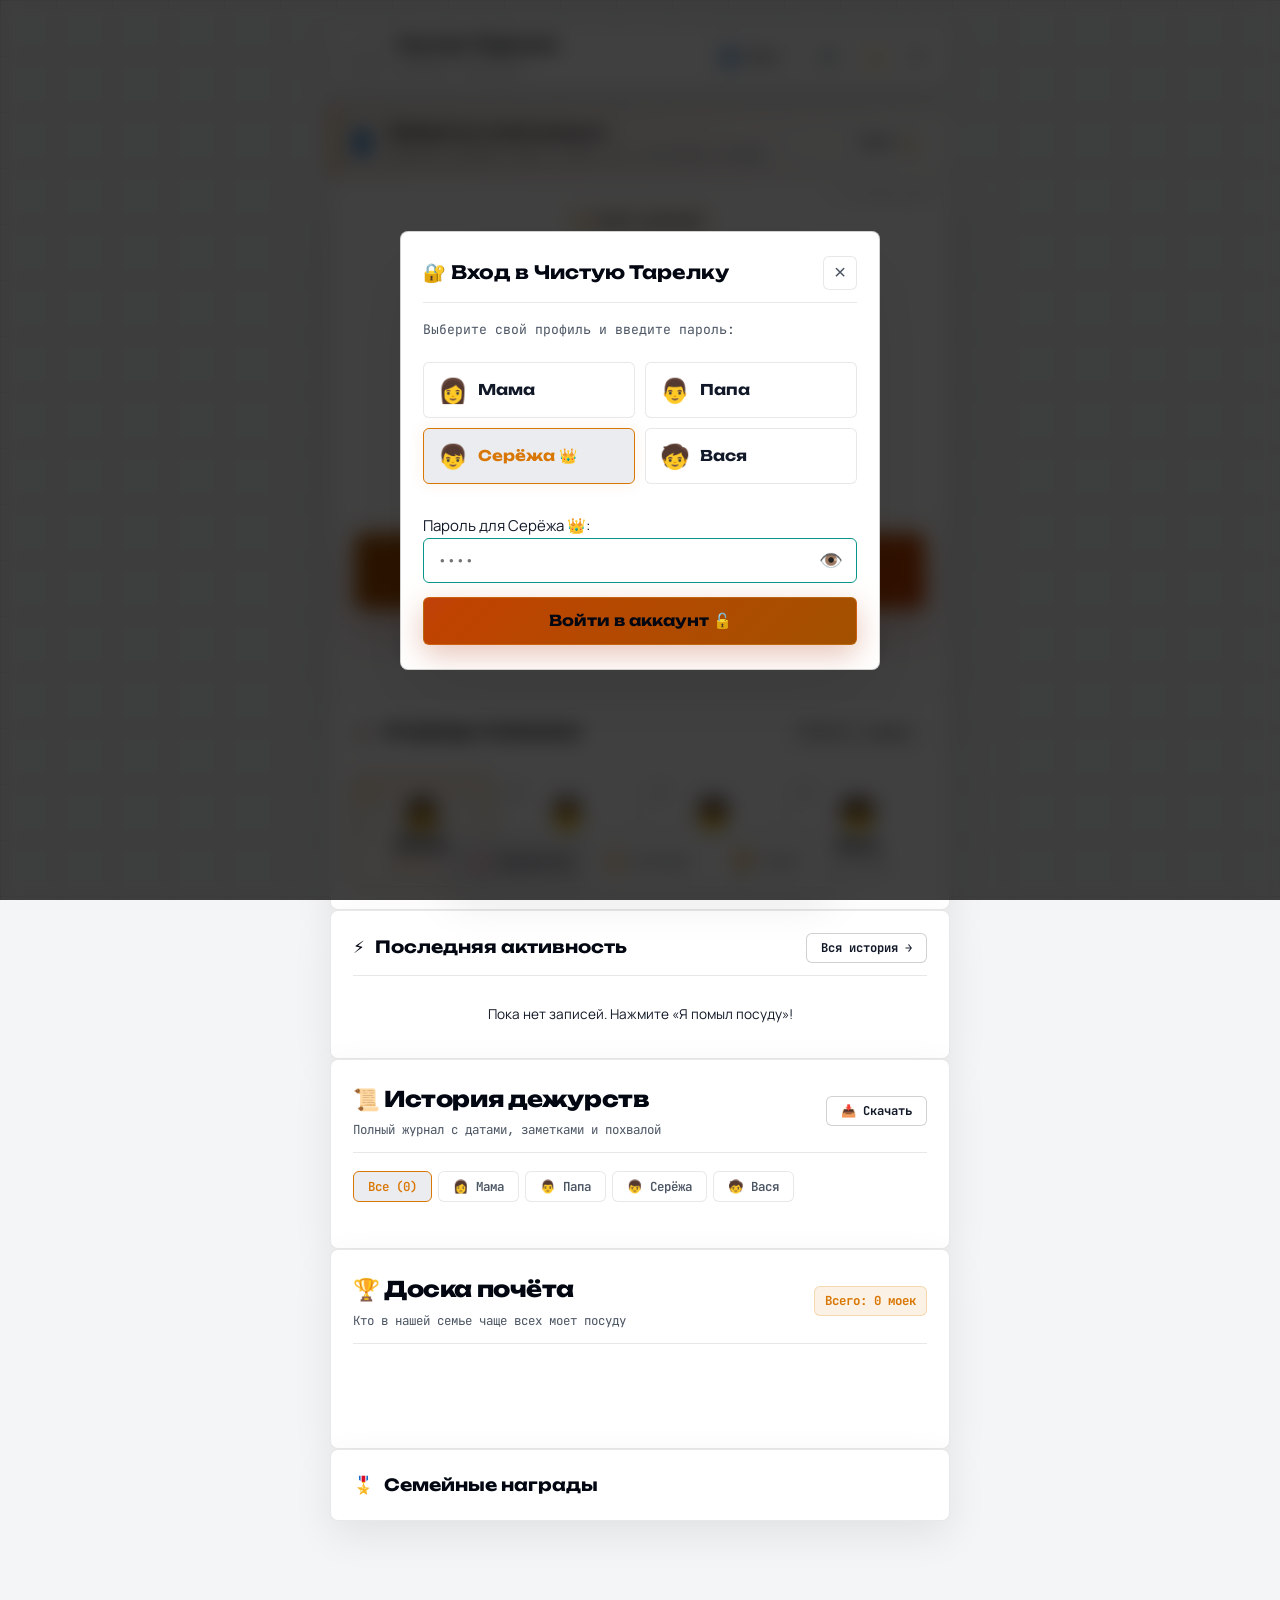
==== commit d1593cde: "perf: in-memory state caching, real-time SSE, ETag 304, Gzip compression, background battery saver, " ====
--- a/index.html
+++ b/index.html
@@ -19,7 +19,7 @@
   <link rel="preconnect" href="https://fonts.gstatic.com" crossorigin>
   <link href="https://fonts.googleapis.com/css2?family=JetBrains+Mono:wght@400;500;600;700&family=Manrope:wght@400;500;600;700;800&family=Unbounded:wght@500;600;700;800;900&display=swap" rel="stylesheet">
 
-  <link rel="stylesheet" href="style.css?v=4.0">
+  <link rel="stylesheet" href="style.css?v=5.0">
 </head>
 <body>
   <!-- Canvas for celebration confetti & bubbles -->
@@ -495,6 +495,6 @@
     </div>
   </div>
 
-  <script src="app.js?v=3.5"></script>
+  <script src="app.js?v=5.0"></script>
 </body>
 </html>
--- a/style.css
+++ b/style.css
@@ -563,6 +563,7 @@
   border: 1px dashed var(--amber);
   opacity: 0.6;
   animation: rotateAura 24s linear infinite;
+  will-change: transform;
 }
 
 @keyframes rotateAura {
@@ -1013,6 +1014,36 @@
   display: flex;
   flex-direction: column;
   gap: 10px;
+  content-visibility: auto;
+  contain-intrinsic-size: 0 160px;
+}
+
+.history-more-wrap {
+  display: flex;
+  justify-content: center;
+  padding: 12px 0 20px;
+}
+
+.btn-history-more {
+  background: var(--bg-raised);
+  border: 1px solid var(--line-strong);
+  color: var(--ink-strong);
+  font-family: var(--font-mono);
+  font-size: 0.8rem;
+  font-weight: 700;
+  padding: 10px 22px;
+  border-radius: var(--radius-sm);
+  cursor: pointer;
+  transition: all 160ms ease;
+  display: inline-flex;
+  align-items: center;
+  gap: 8px;
+}
+
+.btn-history-more:hover {
+  border-color: var(--amber);
+  color: var(--amber);
+  background: var(--surface-strong);
 }
 
 .timeline-date-label {
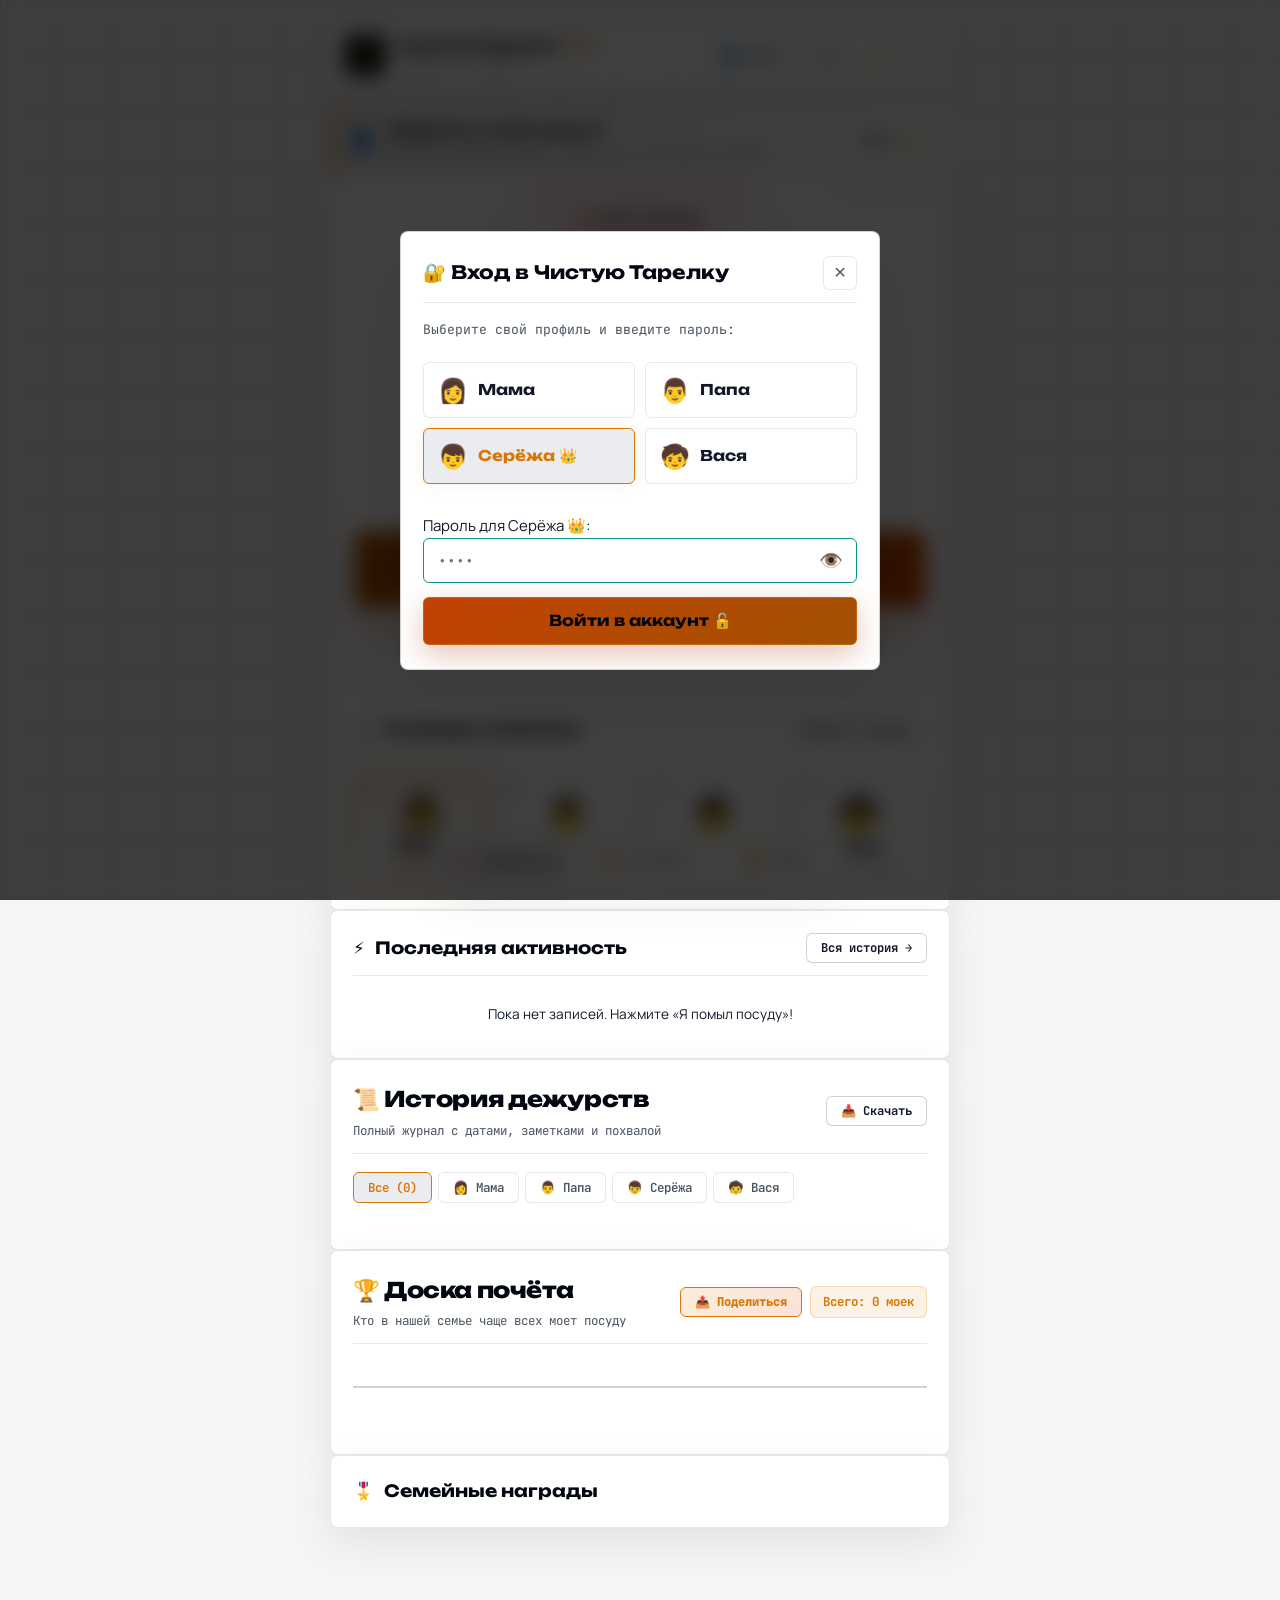
==== commit 3bb00979: "feat: luxury commercial redesign with vector brand mark, ambient dynamic aura, precision pipeline st" ====
--- a/index.html
+++ b/index.html
@@ -29,12 +29,32 @@
     <!-- Top Navigation Bar -->
     <header class="top-nav">
       <div class="brand">
-        <span class="brand-icon">🍽️</span>
-        <div>
-          <h1 class="brand-title">Чистая Тарелка</h1>
+        <div class="brand-logo-mark">
+          <svg class="brand-svg" viewBox="0 0 32 32" fill="none" xmlns="http://www.w3.org/2000/svg">
+            <circle cx="16" cy="16" r="14" stroke="url(#brandGrad)" stroke-width="2" stroke-dasharray="3 3"/>
+            <circle cx="16" cy="16" r="9" fill="url(#plateGrad)" stroke="rgba(255,255,255,0.25)" stroke-width="1.5"/>
+            <path d="M12 16.5L14.8 19.3L20.5 13.5" stroke="var(--amber)" stroke-width="2" stroke-linecap="round" stroke-linejoin="round"/>
+            <defs>
+              <linearGradient id="brandGrad" x1="2" y1="2" x2="30" y2="30" gradientUnits="userSpaceOnUse">
+                <stop stop-color="#f0642f"/>
+                <stop offset="0.5" stop-color="#f59e0b"/>
+                <stop offset="1" stop-color="#10b981"/>
+              </linearGradient>
+              <linearGradient id="plateGrad" x1="7" y1="7" x2="25" y2="25" gradientUnits="userSpaceOnUse">
+                <stop stop-color="rgba(255,255,255,0.18)"/>
+                <stop offset="1" stop-color="rgba(255,255,255,0.04)"/>
+              </linearGradient>
+            </defs>
+          </svg>
+        </div>
+        <div class="brand-text-block">
+          <div class="brand-title-wrap">
+            <h1 class="brand-title">Чистая Тарелка</h1>
+            <span class="brand-pro-badge">PRO</span>
+          </div>
           <div class="cloud-indicator" id="cloud-indicator">
             <span class="cloud-dot"></span>
-            <span class="cloud-status-label" id="cloud-status-label">Локально</span>
+            <span class="cloud-status-label" id="cloud-status-label">Raspberry Pi 5 🟢</span>
           </div>
         </div>
       </div>
@@ -89,12 +109,15 @@
 
         <!-- Main Hero Card: Current Duty -->
         <div class="duty-hero-card" id="duty-hero">
+          <div class="hero-ambient-glow" id="hero-ambient-glow"></div>
+
           <div class="duty-status-badge">
             <span class="pulsing-circle"></span>
             <span id="hero-badge-title">СЕЙЧАС ДЕЖУРНЫЙ</span>
           </div>
 
           <div class="duty-avatar-box">
+            <div class="avatar-aura-outer"></div>
             <div class="avatar-aura" id="hero-aura"></div>
             <div class="hero-avatar" id="hero-avatar">👩</div>
           </div>
@@ -202,7 +225,10 @@
               <h2 class="card-title-large">🏆 Доска почёта</h2>
               <p class="card-subtitle">Кто в нашей семье чаще всех моет посуду</p>
             </div>
-            <span class="stats-badge-total" id="stat-total-badge">Всего: 0 моек</span>
+            <div class="stats-header-actions">
+              <button id="btn-share-family-report" class="pill-btn highlight-pill" type="button" title="Скопировать отчет для Telegram">📤 Поделиться</button>
+              <span class="stats-badge-total" id="stat-total-badge">Всего: 0 моек</span>
+            </div>
           </div>
 
           <!-- 3D Podium for Top 3 -->
--- a/style.css
+++ b/style.css
@@ -185,26 +185,61 @@
   gap: 12px;
 }
 
-.brand-icon {
+.brand-logo-mark {
   display: inline-flex;
   align-items: center;
   justify-content: center;
-  width: 38px;
-  height: 38px;
+  width: 40px;
+  height: 40px;
+  border-radius: var(--radius-sm);
+  background: linear-gradient(135deg, oklch(0.2 0.01 70), oklch(0.1 0.005 70));
   border: 1px solid var(--line-strong);
-  border-radius: var(--radius-sm);
-  background: linear-gradient(145deg, var(--surface), var(--bg));
-  font-size: 1.25rem;
-  box-shadow: 0 4px 12px var(--shadow);
+  box-shadow: 0 4px 14px var(--shadow), inset 0 1px 0 rgba(255, 255, 255, 0.12);
+  flex-shrink: 0;
+  transition: transform 0.2s ease;
+}
+
+.brand-logo-mark:hover {
+  transform: rotate(6deg) scale(1.05);
+}
+
+.brand-svg {
+  width: 26px;
+  height: 26px;
+  display: block;
+}
+
+.brand-text-block {
+  display: flex;
+  flex-direction: column;
+}
+
+.brand-title-wrap {
+  display: flex;
+  align-items: center;
+  gap: 7px;
 }
 
 .brand-title {
   font-family: var(--font-display);
   font-size: 0.98rem;
-  font-weight: 700;
-  color: var(--ink-strong);
-  letter-spacing: -0.01em;
+  font-weight: 800;
+  color: var(--ink-strong);
+  letter-spacing: -0.015em;
   line-height: 1.15;
+}
+
+.brand-pro-badge {
+  font-family: var(--font-mono);
+  font-size: 0.62rem;
+  font-weight: 800;
+  padding: 1px 5px;
+  border-radius: 4px;
+  background: linear-gradient(135deg, oklch(0.755 0.145 72 / 0.18), oklch(0.645 0.185 39 / 0.18));
+  border: 1px solid oklch(0.755 0.145 72 / 0.35);
+  color: var(--amber);
+  letter-spacing: 0.06em;
+  line-height: 1.2;
 }
 
 .cloud-indicator {
@@ -212,7 +247,7 @@
   align-items: center;
   gap: 6px;
   font-family: var(--font-mono);
-  font-size: 0.72rem;
+  font-size: 0.70rem;
   color: var(--muted-soft);
   margin-top: 2px;
 }
@@ -503,9 +538,24 @@
   display: flex;
   flex-direction: column;
   align-items: center;
-  box-shadow: 0 24px 60px var(--shadow);
+  box-shadow: 0 24px 60px var(--shadow), inset 0 1px 0 rgba(255, 255, 255, 0.08);
   overflow: hidden;
-  transition: border-color 0.25s ease;
+  transition: border-color 0.25s ease, box-shadow 0.25s ease;
+}
+
+.hero-ambient-glow {
+  position: absolute;
+  top: -40px;
+  left: 50%;
+  transform: translateX(-50%);
+  width: 340px;
+  height: 340px;
+  border-radius: 50%;
+  background: radial-gradient(circle, var(--amber-soft) 0%, transparent 70%);
+  pointer-events: none;
+  z-index: 0;
+  opacity: 0.85;
+  transition: background 0.6s ease;
 }
 
 /* Corner Technical Markings */
@@ -518,10 +568,13 @@
   font-size: 0.68rem;
   color: var(--muted-soft);
   letter-spacing: 0.05em;
+  z-index: 2;
 }
 
 /* Status Badge with glowing node */
 .duty-status-badge {
+  position: relative;
+  z-index: 2;
   display: inline-flex;
   align-items: center;
   gap: 8px;
@@ -554,6 +607,22 @@
 .duty-avatar-box {
   position: relative;
   margin-bottom: 12px;
+  z-index: 2;
+}
+
+.avatar-aura-outer {
+  position: absolute;
+  inset: -14px;
+  border-radius: 50%;
+  border: 1px dotted var(--line);
+  opacity: 0.45;
+  animation: rotateAuraReverse 36s linear infinite;
+  will-change: transform;
+}
+
+@keyframes rotateAuraReverse {
+  from { transform: rotate(360deg); }
+  to { transform: rotate(0deg); }
 }
 
 .avatar-aura {
@@ -561,7 +630,7 @@
   inset: -6px;
   border-radius: 50%;
   border: 1px dashed var(--amber);
-  opacity: 0.6;
+  opacity: 0.65;
   animation: rotateAura 24s linear infinite;
   will-change: transform;
 }
@@ -864,16 +933,18 @@
 }
 
 /* ========================================================
-   QUEUE TRACK (Technical Proof-Chip Stepper)
+   QUEUE TRACK (Precision Pipeline Stepper)
    ======================================================== */
 .queue-stepper-container {
   width: 100%;
+  position: relative;
 }
 
 .queue-track {
   display: grid;
   grid-template-columns: repeat(4, 1fr);
-  gap: 8px;
+  gap: 10px;
+  position: relative;
 }
 
 .queue-card {
@@ -881,24 +952,27 @@
   background: var(--bg-raised);
   border: 1px solid var(--line);
   border-radius: var(--radius-sm);
-  padding: 12px 6px;
-  display: flex;
-  flex-direction: column;
-  align-items: center;
-  transition: all 180ms ease;
-  cursor: pointer;
+  padding: 14px 6px 12px;
+  display: flex;
+  flex-direction: column;
+  align-items: center;
+  transition: all 220ms cubic-bezier(0.16, 1, 0.3, 1);
+  cursor: pointer;
+  box-shadow: 0 4px 14px var(--shadow), inset 0 1px 0 rgba(255, 255, 255, 0.05);
 }
 
 .queue-card:hover {
   border-color: var(--line-strong);
   background: var(--surface-strong);
-  transform: translateY(-2px);
+  transform: translateY(-3px);
+  box-shadow: 0 8px 24px var(--shadow);
 }
 
 .queue-card.active {
   border-color: var(--amber);
-  background: linear-gradient(180deg, var(--amber-soft) 0%, var(--bg-raised) 100%);
-  box-shadow: 0 0 20px var(--amber-soft);
+  background: linear-gradient(180deg, oklch(0.755 0.145 72 / 0.16) 0%, var(--bg-raised) 100%);
+  box-shadow: 0 0 28px oklch(0.755 0.145 72 / 0.25), inset 0 1px 0 oklch(0.755 0.145 72 / 0.4);
+  transform: translateY(-2px);
 }
 
 .queue-pos-badge {
@@ -906,9 +980,10 @@
   top: 6px;
   left: 8px;
   font-family: var(--font-mono);
-  font-size: 0.68rem;
-  font-weight: 700;
+  font-size: 0.64rem;
+  font-weight: 800;
   color: var(--muted-soft);
+  letter-spacing: 0.04em;
 }
 
 .queue-card.active .queue-pos-badge {
@@ -916,16 +991,22 @@
 }
 
 .queue-avatar {
-  font-size: 2rem;
+  font-size: 2.1rem;
   margin-top: 6px;
-  margin-bottom: 4px;
+  margin-bottom: 6px;
   line-height: 1;
+  filter: drop-shadow(0 4px 8px var(--shadow));
+  transition: transform 0.2s ease;
+}
+
+.queue-card:hover .queue-avatar {
+  transform: scale(1.1);
 }
 
 .queue-name {
   font-family: var(--font-display);
   font-size: 0.85rem;
-  font-weight: 700;
+  font-weight: 800;
   color: var(--ink-strong);
   white-space: nowrap;
   overflow: hidden;
@@ -935,14 +1016,17 @@
 
 .queue-label {
   font-family: var(--font-mono);
-  font-size: 0.68rem;
+  font-size: 0.65rem;
+  font-weight: 600;
   color: var(--muted-soft);
-  margin-top: 2px;
+  margin-top: 4px;
+  text-align: center;
+  line-height: 1.2;
 }
 
 .queue-card.active .queue-label {
   color: var(--amber);
-  font-weight: 700;
+  font-weight: 800;
 }
 
 /* Activity Glance */
@@ -1169,6 +1253,26 @@
 /* ========================================================
    TAB 3: LEADERBOARD PODIUM & STATS
    ======================================================== */
+.stats-header-actions {
+  display: flex;
+  align-items: center;
+  gap: 8px;
+}
+
+.pill-btn.highlight-pill {
+  background: linear-gradient(135deg, oklch(0.755 0.145 72 / 0.18), oklch(0.645 0.185 39 / 0.18));
+  border-color: var(--amber);
+  color: var(--amber);
+  font-weight: 800;
+}
+
+.pill-btn.highlight-pill:hover {
+  background: var(--amber);
+  color: #000;
+  transform: translateY(-1px);
+  box-shadow: 0 4px 14px var(--amber-soft);
+}
+
 .stats-badge-total {
   font-family: var(--font-mono);
   font-size: 0.78rem;
@@ -1176,18 +1280,20 @@
   color: var(--amber);
   background: var(--amber-soft);
   border: 1px solid oklch(0.755 0.145 72 / 0.3);
-  padding: 4px 10px;
-  border-radius: var(--radius-sm);
-}
-
-/* 3D Visual Technical Podium */
+  padding: 5px 12px;
+  border-radius: var(--radius-sm);
+}
+
+/* 3D Visual Commercial Podium */
 .podium-container {
   display: flex;
   align-items: flex-end;
   justify-content: center;
-  gap: 10px;
-  padding: 20px 0 0;
+  gap: 12px;
+  padding: 24px 0 0;
   margin-bottom: 24px;
+  border-bottom: 2px solid var(--line-strong);
+  position: relative;
 }
 
 .podium-step {
@@ -1196,39 +1302,46 @@
   align-items: center;
   flex: 1;
   max-width: 140px;
+  position: relative;
+  transition: transform 0.25s ease;
+}
+
+.podium-step:hover {
+  transform: translateY(-4px);
 }
 
 .podium-avatar-wrap {
   position: relative;
-  margin-bottom: 6px;
+  margin-bottom: 8px;
 }
 
 .podium-crown {
   position: absolute;
-  top: -16px;
+  top: -18px;
   left: 50%;
   transform: translateX(-50%);
-  font-size: 1.3rem;
-  filter: drop-shadow(0 0 10px var(--amber));
+  font-size: 1.4rem;
+  filter: drop-shadow(0 0 12px var(--amber));
+  animation: pulseNode 2.5s infinite;
 }
 
 .podium-avatar {
-  width: 54px;
-  height: 54px;
-  border-radius: var(--radius-sm);
-  background: var(--surface-strong);
-  border: 1px solid var(--line-strong);
+  width: 58px;
+  height: 58px;
+  border-radius: var(--radius-sm);
+  background: var(--surface-strong);
+  border: 2px solid var(--line-strong);
   display: flex;
   align-items: center;
   justify-content: center;
-  font-size: 2rem;
+  font-size: 2.2rem;
   box-shadow: 0 8px 24px var(--shadow);
 }
 
 .podium-name {
   font-family: var(--font-display);
-  font-size: 0.84rem;
-  font-weight: 700;
+  font-size: 0.86rem;
+  font-weight: 800;
   text-align: center;
   margin-bottom: 2px;
   white-space: nowrap;
@@ -1240,6 +1353,7 @@
 .podium-count {
   font-family: var(--font-mono);
   font-size: 0.74rem;
+  font-weight: 600;
   color: var(--muted);
   margin-bottom: 8px;
 }
@@ -1251,28 +1365,32 @@
   align-items: center;
   justify-content: center;
   font-family: var(--font-display);
-  font-size: 1.35rem;
+  font-size: 1.4rem;
   font-weight: 900;
   border: 1px solid var(--line-strong);
   border-bottom: none;
+  box-shadow: inset 0 1px 0 rgba(255, 255, 255, 0.2);
 }
 
 .podium-step.rank-1 .podium-pillar {
-  height: 96px;
-  background: linear-gradient(180deg, var(--amber-soft) 0%, var(--bg-raised) 100%);
+  height: 112px;
+  background: linear-gradient(180deg, oklch(0.755 0.145 72 / 0.28) 0%, oklch(0.755 0.145 72 / 0.05) 100%);
   border-color: var(--amber);
+  box-shadow: 0 0 24px oklch(0.755 0.145 72 / 0.2), inset 0 1px 0 rgba(255, 255, 255, 0.4);
 }
 
 .podium-step.rank-2 .podium-pillar {
-  height: 72px;
-  background: linear-gradient(180deg, rgba(255, 255, 255, 0.08) 0%, var(--bg-raised) 100%);
-  border-color: var(--line-strong);
+  height: 86px;
+  background: linear-gradient(180deg, rgba(203, 213, 225, 0.22) 0%, rgba(203, 213, 225, 0.04) 100%);
+  border-color: rgba(203, 213, 225, 0.6);
+  box-shadow: 0 0 16px rgba(203, 213, 225, 0.15), inset 0 1px 0 rgba(255, 255, 255, 0.3);
 }
 
 .podium-step.rank-3 .podium-pillar {
-  height: 54px;
-  background: linear-gradient(180deg, rgba(217, 119, 6, 0.12) 0%, var(--bg-raised) 100%);
-  border-color: oklch(0.755 0.145 72 / 0.35);
+  height: 64px;
+  background: linear-gradient(180deg, rgba(217, 119, 6, 0.2) 0%, rgba(217, 119, 6, 0.04) 100%);
+  border-color: oklch(0.755 0.145 72 / 0.45);
+  box-shadow: 0 0 16px rgba(217, 119, 6, 0.15), inset 0 1px 0 rgba(255, 255, 255, 0.25);
 }
 
 /* Duty Distribution Share Bar */
@@ -1437,7 +1555,7 @@
 }
 
 /* ========================================================
-   BOTTOM NAVIGATION BAR (Minimalist Tech Segmented Control)
+   BOTTOM NAVIGATION BAR (Apple VisionOS Floating Island Dock)
    ======================================================== */
 .bottom-tab-bar {
   position: fixed;
@@ -1454,16 +1572,16 @@
   pointer-events: auto;
   background: var(--bg-raised);
   border: 1px solid var(--line-strong);
-  border-radius: var(--radius);
-  box-shadow: 0 16px 45px var(--shadow);
-  display: flex;
-  align-items: center;
-  padding: 5px;
-  gap: 4px;
-  max-width: 380px;
-  width: calc(100% - 36px);
-  backdrop-filter: blur(20px);
-  -webkit-backdrop-filter: blur(20px);
+  border-radius: var(--radius-full);
+  box-shadow: 0 20px 50px -10px var(--shadow), inset 0 1px 0 rgba(255, 255, 255, 0.12);
+  display: flex;
+  align-items: center;
+  padding: 6px 8px;
+  gap: 6px;
+  max-width: 420px;
+  width: calc(100% - 32px);
+  backdrop-filter: blur(28px) saturate(190%);
+  -webkit-backdrop-filter: blur(28px) saturate(190%);
 }
 
 .tab-item {
@@ -1474,20 +1592,22 @@
   justify-content: center;
   gap: 8px;
   flex: 1;
-  padding: 10px 12px;
-  border-radius: var(--radius-sm);
+  padding: 10px 14px;
+  border-radius: var(--radius-full);
   cursor: pointer;
   color: var(--muted);
   font-family: var(--font-mono);
   font-size: 0.8rem;
   font-weight: 700;
-  transition: all 160ms ease;
+  transition: all 180ms cubic-bezier(0.16, 1, 0.3, 1);
   touch-action: manipulation;
+  position: relative;
 }
 
 .tab-icon {
   font-size: 1.15rem;
   line-height: 1;
+  transition: transform 0.18s ease;
 }
 
 .tab-item:hover {
@@ -1495,11 +1615,26 @@
   background: var(--surface);
 }
 
+.tab-item:hover .tab-icon {
+  transform: scale(1.15);
+}
+
 .tab-item.active {
   background: var(--surface-strong);
   border-color: var(--line-strong);
   color: var(--ink-strong);
-  box-shadow: 0 2px 8px var(--shadow);
+  box-shadow: 0 4px 14px var(--shadow), inset 0 1px 0 rgba(255, 255, 255, 0.1);
+}
+
+.tab-item.active::after {
+  content: "";
+  position: absolute;
+  bottom: 4px;
+  width: 4px;
+  height: 4px;
+  border-radius: 50%;
+  background: var(--amber);
+  box-shadow: 0 0 8px var(--amber);
 }
 
 /* ========================================================
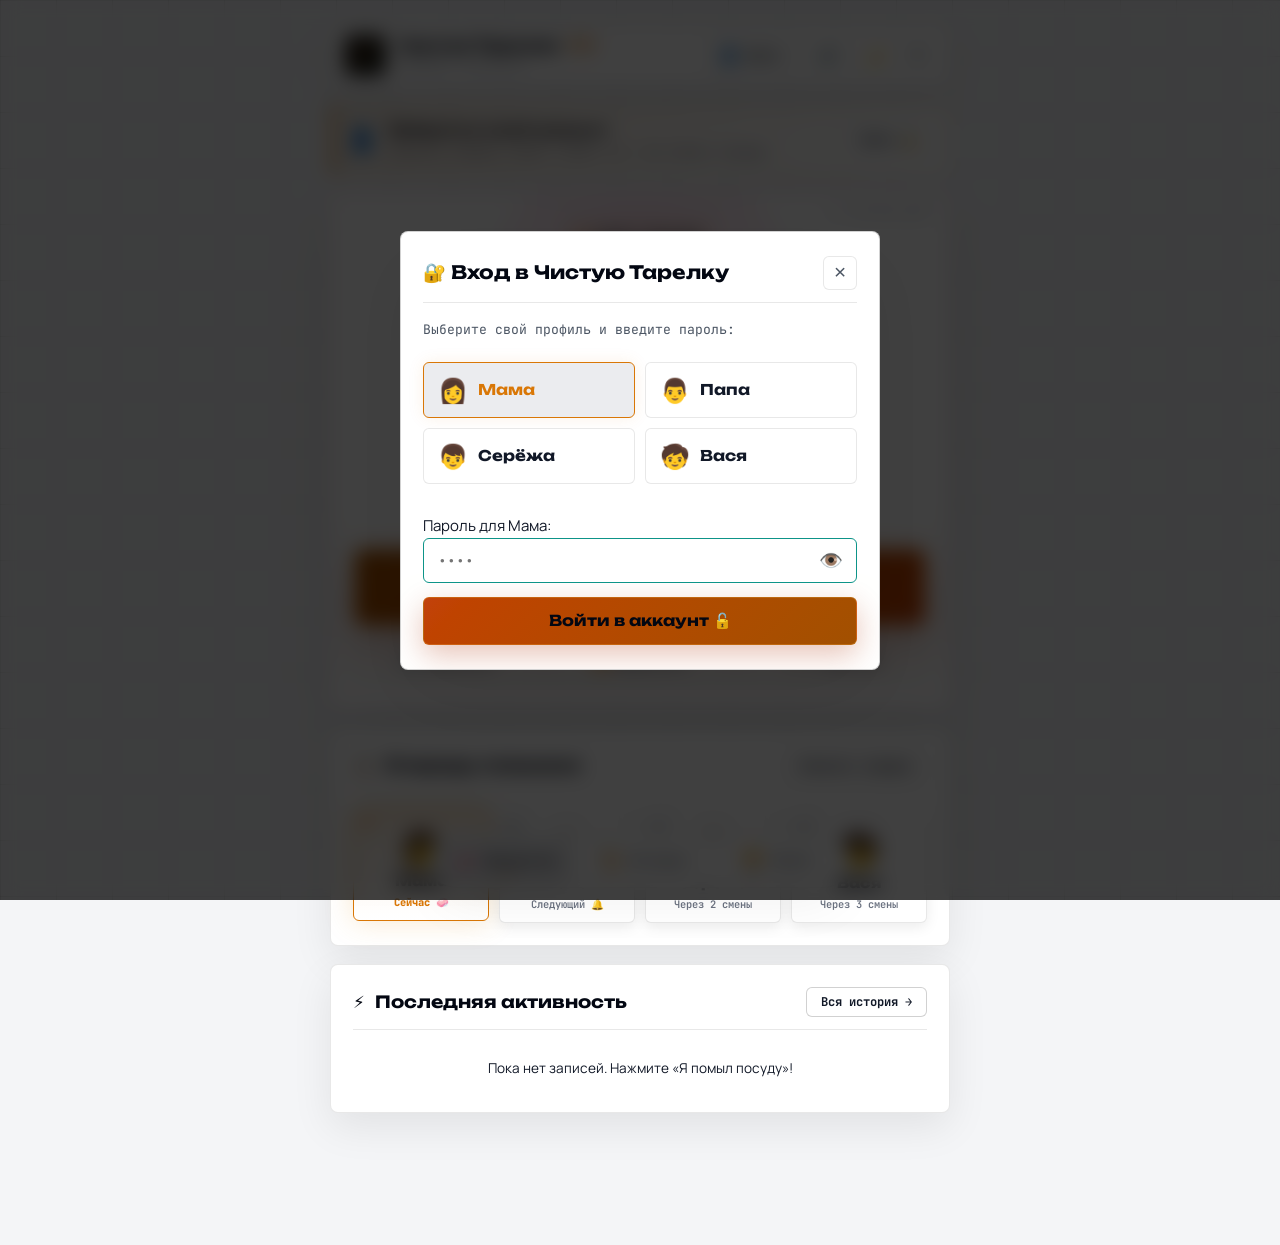
==== commit 75ee18e5: "docs: anonymize screenshots and README, add Tailscale and Ngrok guides, add Docker support" ====
--- a/index.html
+++ b/index.html
@@ -119,15 +119,15 @@
           <div class="duty-avatar-box">
             <div class="avatar-aura-outer"></div>
             <div class="avatar-aura" id="hero-aura"></div>
-            <div class="hero-avatar" id="hero-avatar">👩</div>
+            <div class="hero-avatar" id="hero-avatar">🍽️</div>
           </div>
           
-          <h2 class="duty-person-name" id="hero-name">Мама</h2>
-          <div class="duty-person-sub" id="hero-role-title">Хранительница очага</div>
+          <h2 class="duty-person-name" id="hero-name">—</h2>
+          <div class="duty-person-sub" id="hero-role-title">Определение дежурного...</div>
 
           <div class="duty-meta" id="hero-meta">
-            <span class="meta-tag timer-tag" id="hero-timer">Дежурит 15 мин.</span>
-            <span class="meta-tag streak-tag" id="hero-streak">Помыто: 0</span>
+            <span class="meta-tag timer-tag" id="hero-timer">⏱️ Синхронизация...</span>
+            <span class="meta-tag streak-tag" id="hero-streak">🧼 Статус: загрузка...</span>
           </div>
 
           <!-- The Big Wash Button -->
@@ -200,12 +200,12 @@
           </div>
 
           <!-- History Filters -->
-          <div class="history-filter-bar">
+          <div class="history-filter-bar" id="history-filter-bar">
             <button class="filter-chip active" data-filter="all">Все (0)</button>
-            <button class="filter-chip" data-filter="mama">👩 Мама</button>
-            <button class="filter-chip" data-filter="papa">👨 Папа</button>
-            <button class="filter-chip" data-filter="serezha">👦 Серёжа</button>
-            <button class="filter-chip" data-filter="vasya">🧒 Вася</button>
+            <button class="filter-chip" data-filter="admin">👑 Администратор</button>
+            <button class="filter-chip" data-filter="user1">👨‍🍳 Дежурный 1</button>
+            <button class="filter-chip" data-filter="user2">👩‍🍳 Дежурный 2</button>
+            <button class="filter-chip" data-filter="user3">🧑‍🍳 Дежурный 3</button>
           </div>
 
           <!-- Timeline Container -->
@@ -458,29 +458,29 @@
 
       <!-- User selection pills -->
       <div class="login-user-grid" id="login-user-grid">
-        <button type="button" class="login-user-pill" data-user="mama">
-          <span class="login-user-avatar">👩</span>
-          <span class="login-user-name">Мама</span>
-        </button>
-        <button type="button" class="login-user-pill" data-user="papa">
-          <span class="login-user-avatar">👨</span>
-          <span class="login-user-name">Папа</span>
-        </button>
-        <button type="button" class="login-user-pill active" data-user="serezha">
-          <span class="login-user-avatar">👦</span>
-          <span class="login-user-name">Серёжа 👑</span>
-        </button>
-        <button type="button" class="login-user-pill" data-user="vasya">
-          <span class="login-user-avatar">🧒</span>
-          <span class="login-user-name">Вася</span>
+        <button type="button" class="login-user-pill active" data-user="admin">
+          <span class="login-user-avatar">👑</span>
+          <span class="login-user-name">Администратор 👑</span>
+        </button>
+        <button type="button" class="login-user-pill" data-user="user1">
+          <span class="login-user-avatar">👨‍🍳</span>
+          <span class="login-user-name">Дежурный 1</span>
+        </button>
+        <button type="button" class="login-user-pill" data-user="user2">
+          <span class="login-user-avatar">👩‍🍳</span>
+          <span class="login-user-name">Дежурный 2</span>
+        </button>
+        <button type="button" class="login-user-pill" data-user="user3">
+          <span class="login-user-avatar">🧑‍🍳</span>
+          <span class="login-user-name">Дежурный 3</span>
         </button>
       </div>
 
       <form id="form-login" style="margin-top: 14px;">
-        <input type="hidden" id="login-username" value="serezha">
+        <input type="hidden" id="login-username" value="admin">
 
         <div class="input-group">
-          <label class="input-label" id="login-label-user">Пароль для Серёжи:</label>
+          <label class="input-label" id="login-label-user">Пароль для Администратора:</label>
           <div class="password-input-wrap">
             <input type="password" id="login-password" class="custom-input login-input" placeholder="••••" inputmode="numeric" pattern="[0-9]*" autocomplete="current-password" autofocus required>
             <button type="button" id="btn-toggle-login-pass" class="toggle-pass-btn" aria-label="Показать пароль">👁️</button>
@@ -506,9 +506,9 @@
         <button type="button" class="modal-close-btn" aria-label="Закрыть" onclick="closeAllModals()">&times;</button>
       </div>
       <div class="account-profile-box">
-        <div class="account-avatar-large" id="acc-modal-avatar">👦</div>
+        <div class="account-avatar-large" id="acc-modal-avatar">👑</div>
         <div class="account-info-box">
-          <h4 class="account-name" id="acc-modal-name">Серёжа</h4>
+          <h4 class="account-name" id="acc-modal-name">Администратор</h4>
           <span class="account-role-badge" id="acc-modal-role">👑 Администратор</span>
         </div>
       </div>
--- a/style.css
+++ b/style.css
@@ -154,10 +154,42 @@
 .app-layout {
   width: 100%;
   max-width: 620px;
-  padding: 16px 20px;
+  padding: 16px 20px 32px;
   display: flex;
   flex-direction: column;
   gap: 18px;
+}
+
+/* ========================================================
+   MAIN CONTENT & TAB VIEWS
+   ======================================================== */
+.main-content {
+  width: 100%;
+  display: flex;
+  flex-direction: column;
+}
+
+.tab-view {
+  display: none !important;
+  width: 100%;
+  flex-direction: column;
+  gap: 18px;
+}
+
+.tab-view.active {
+  display: flex !important;
+  animation: tabFadeIn 0.22s cubic-bezier(0.16, 1, 0.3, 1);
+}
+
+@keyframes tabFadeIn {
+  from {
+    opacity: 0;
+    transform: translateY(6px);
+  }
+  to {
+    opacity: 1;
+    transform: translateY(0);
+  }
 }
 
 /* ========================================================
@@ -1290,10 +1322,47 @@
   align-items: flex-end;
   justify-content: center;
   gap: 12px;
-  padding: 24px 0 0;
+  padding: 16px 0 0;
   margin-bottom: 24px;
   border-bottom: 2px solid var(--line-strong);
   position: relative;
+  min-height: 120px;
+}
+
+.podium-empty-box {
+  width: 100%;
+  display: flex;
+  flex-direction: column;
+  align-items: center;
+  justify-content: center;
+  padding: 28px 16px;
+  text-align: center;
+  background: var(--surface-subtle);
+  border: 1px dashed var(--line-strong);
+  border-radius: var(--radius-sm);
+  margin-bottom: 16px;
+}
+
+.podium-empty-icon {
+  font-size: 2.4rem;
+  margin-bottom: 8px;
+  filter: drop-shadow(0 2px 8px var(--shadow));
+}
+
+.podium-empty-title {
+  font-family: var(--font-display);
+  font-size: 0.95rem;
+  font-weight: 800;
+  color: var(--ink-strong);
+  margin-bottom: 4px;
+}
+
+.podium-empty-sub {
+  font-family: var(--font-mono);
+  font-size: 0.78rem;
+  color: var(--muted);
+  max-width: 320px;
+  line-height: 1.4;
 }
 
 .podium-step {
